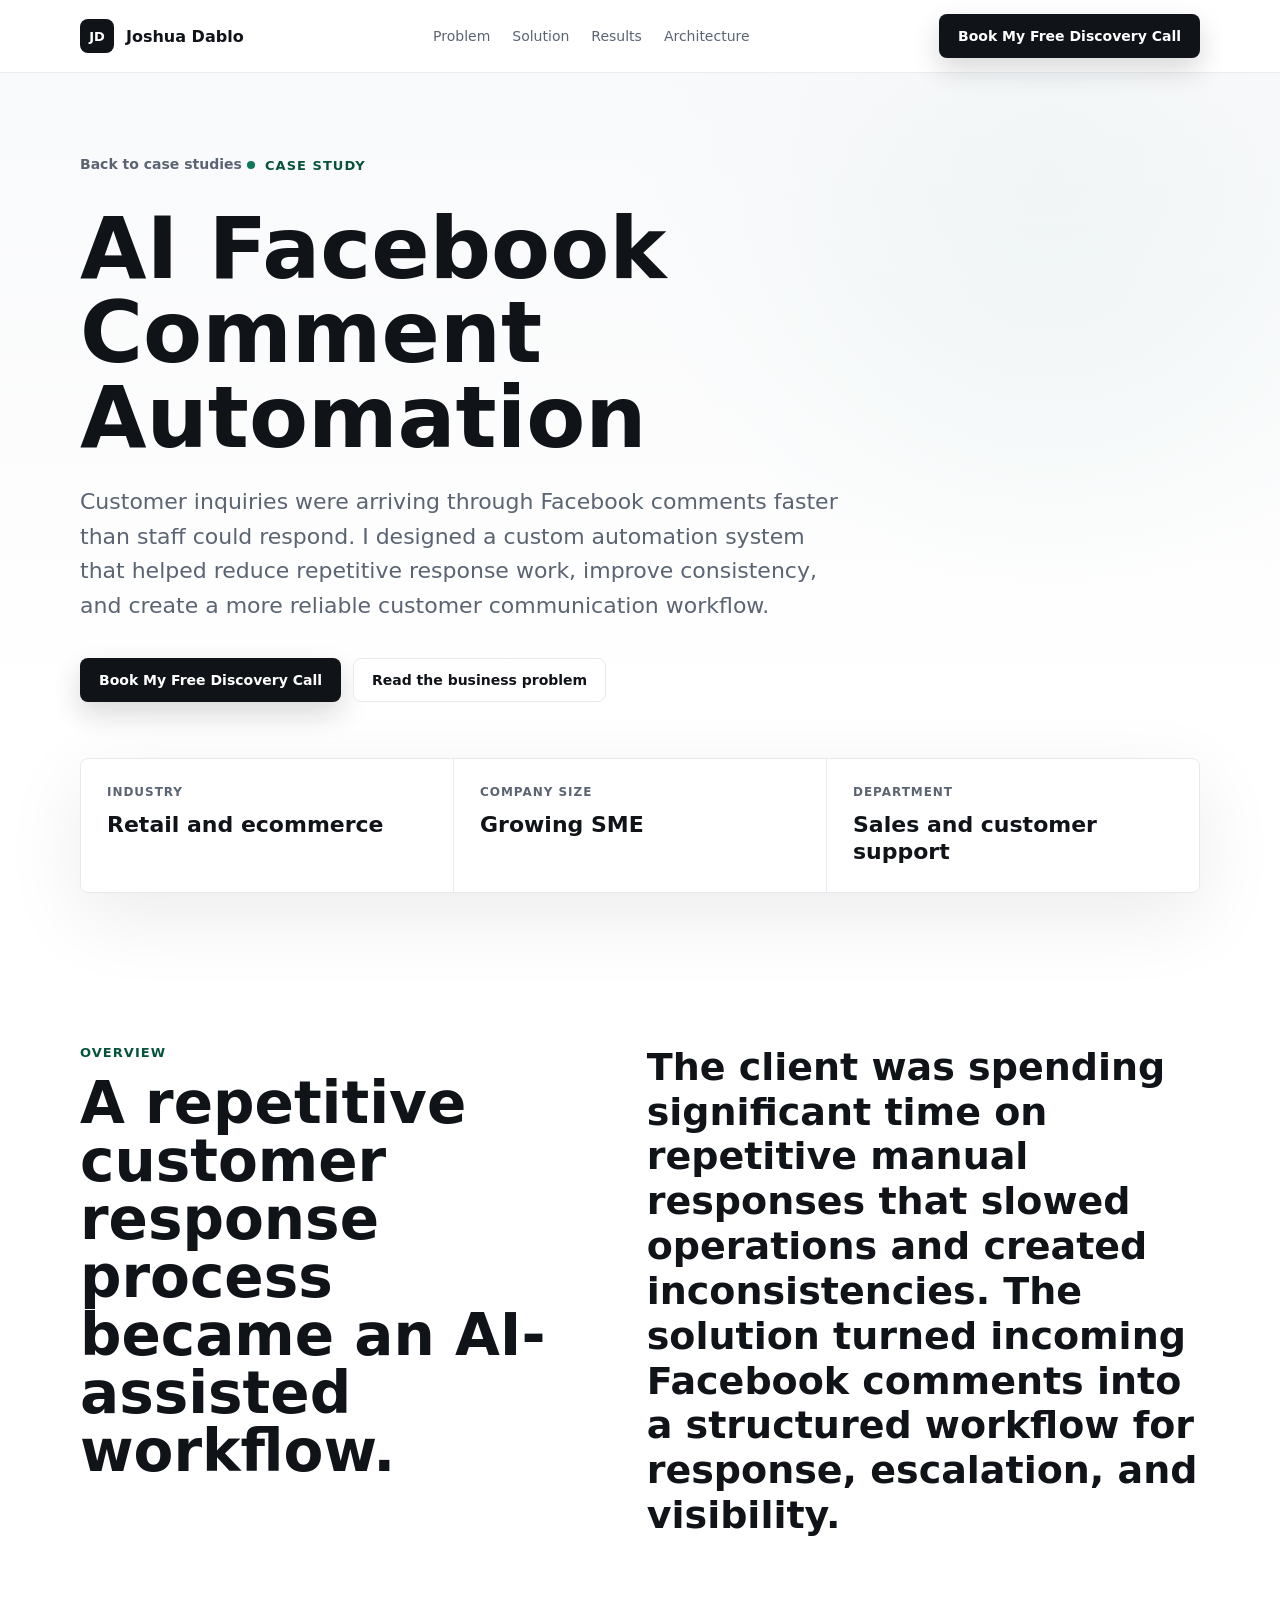
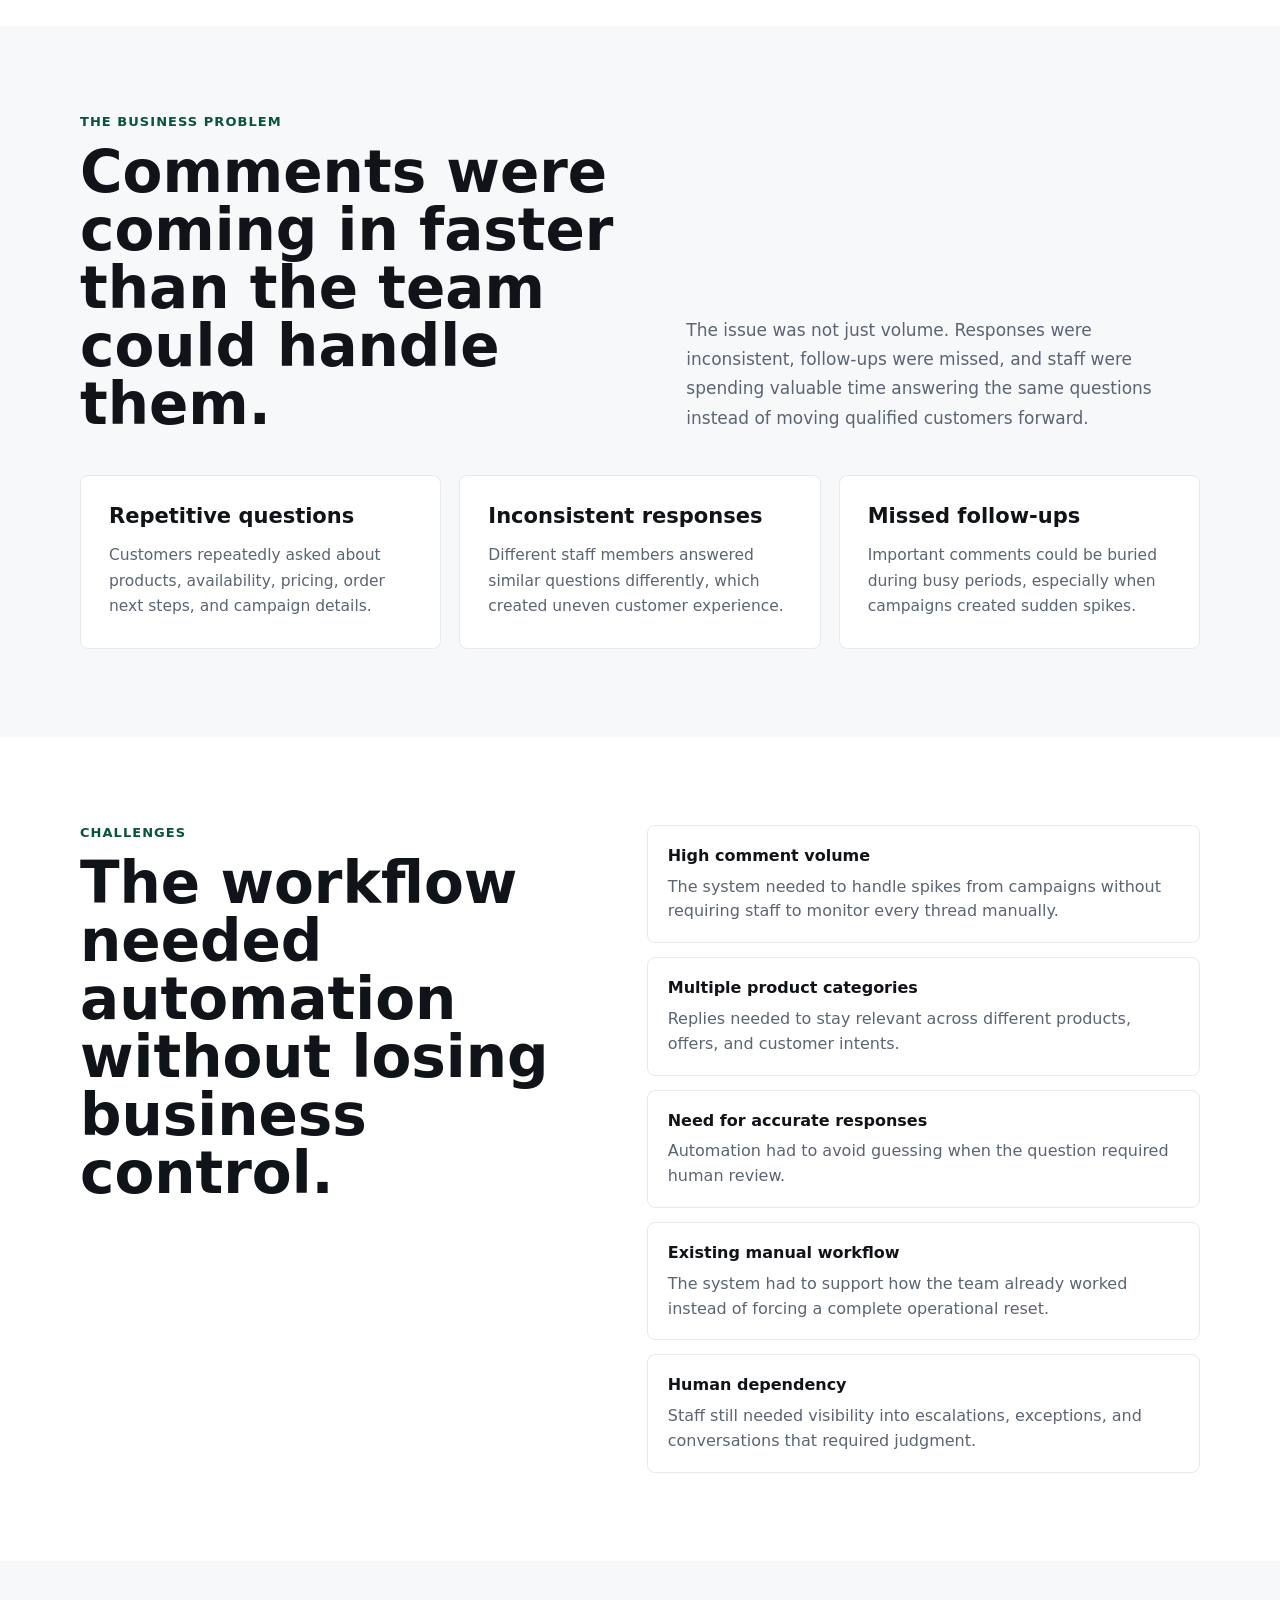
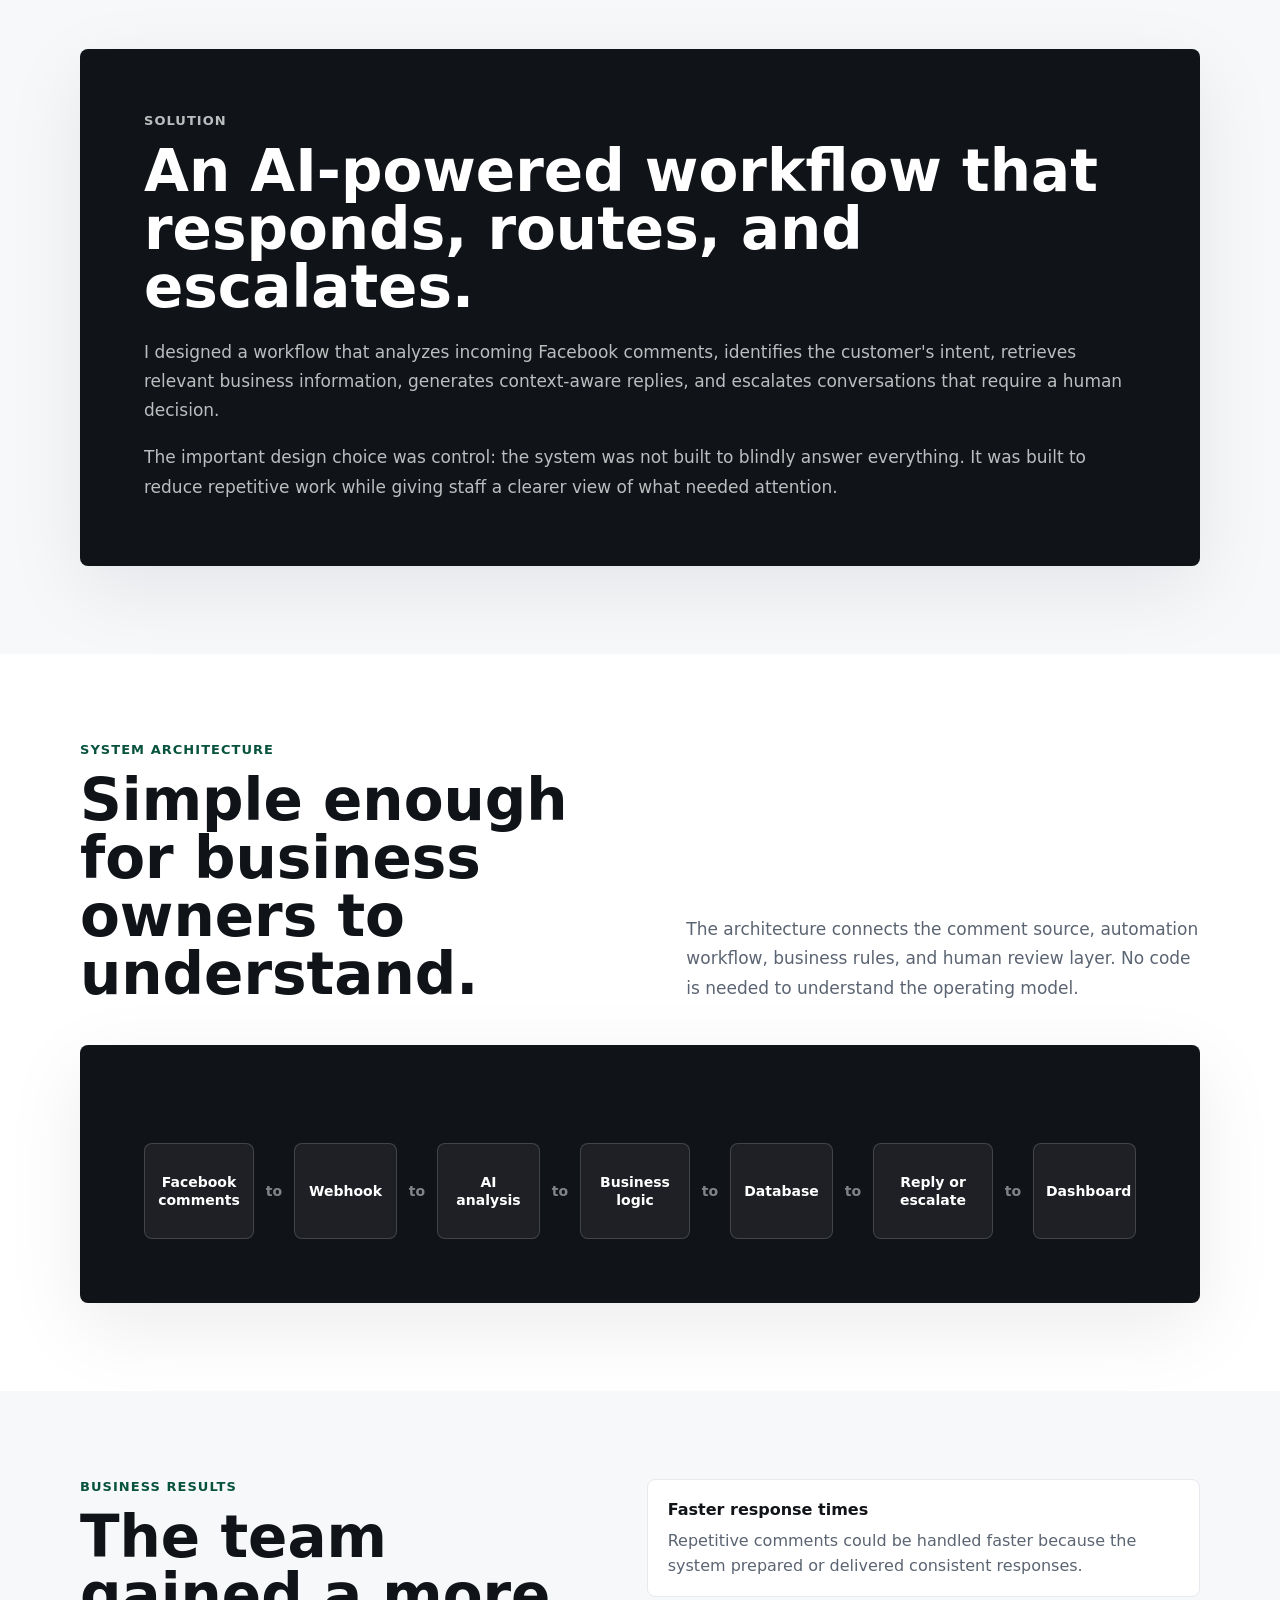
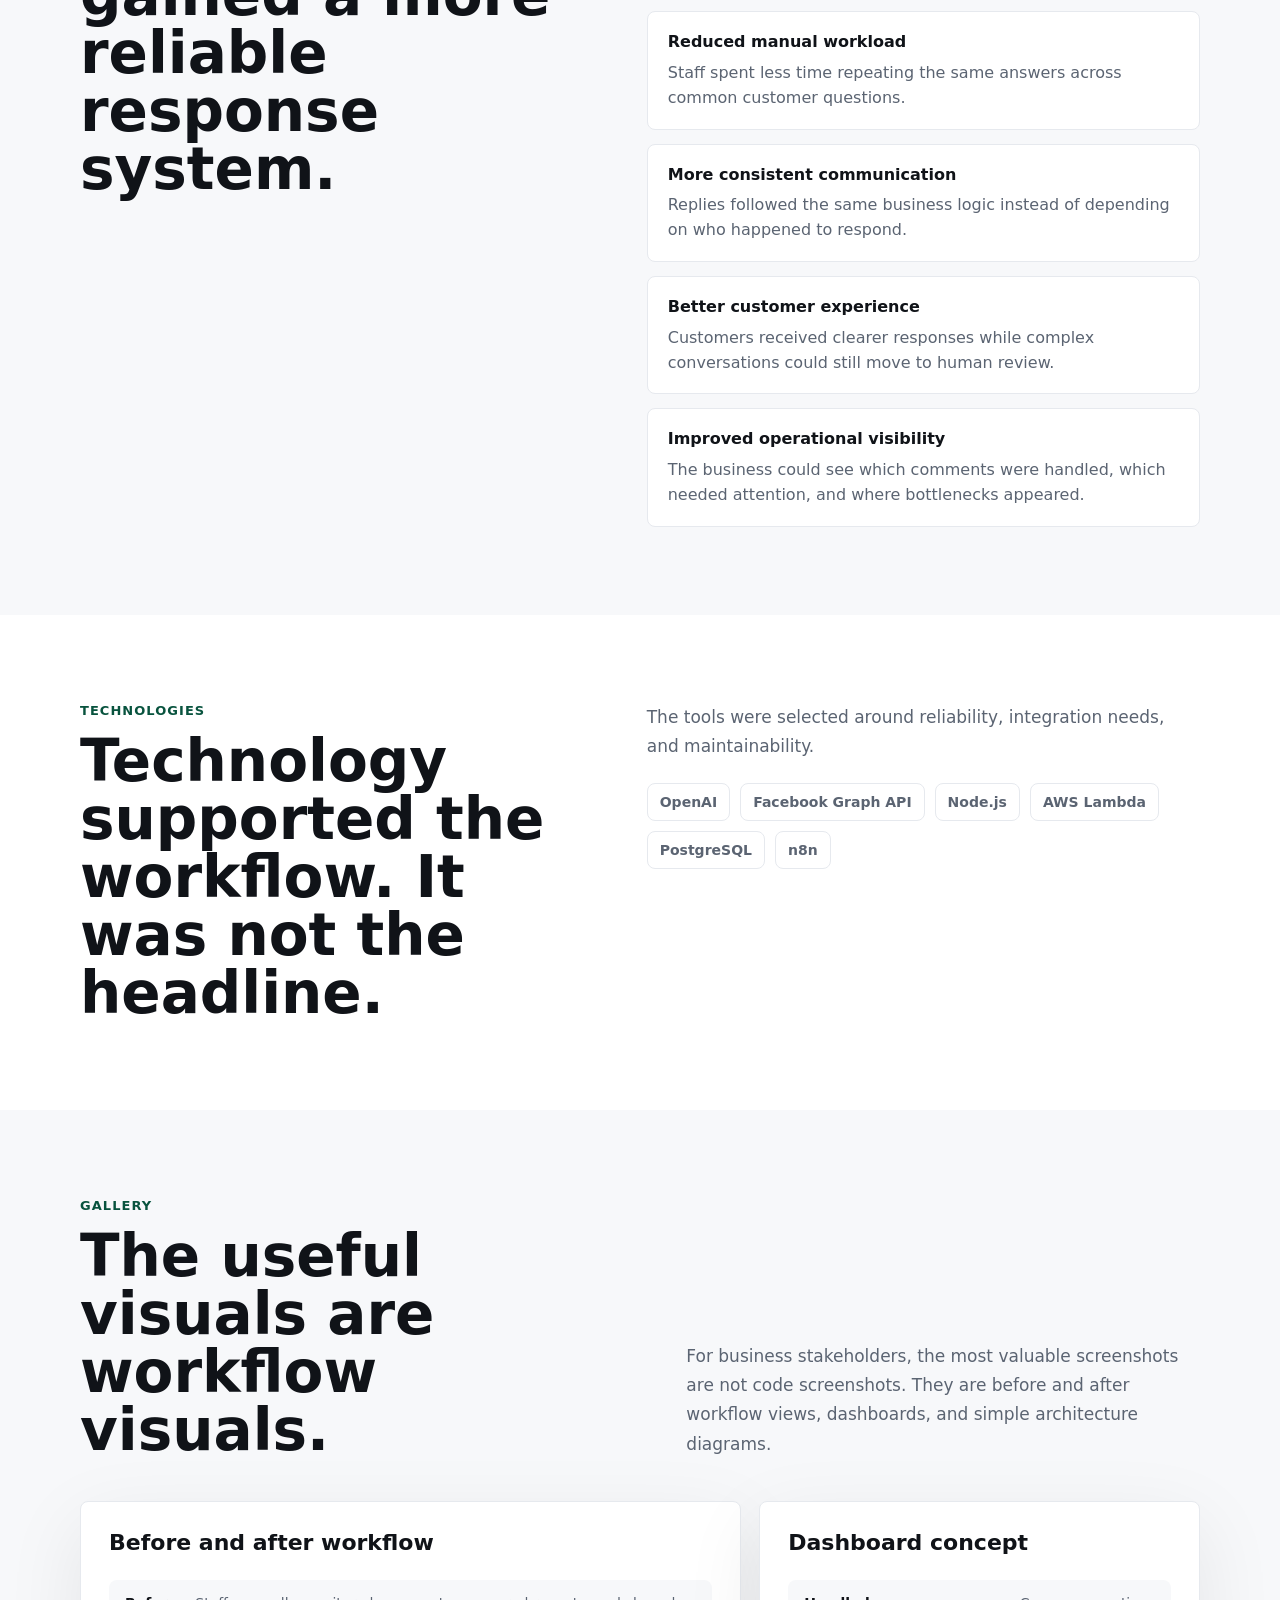
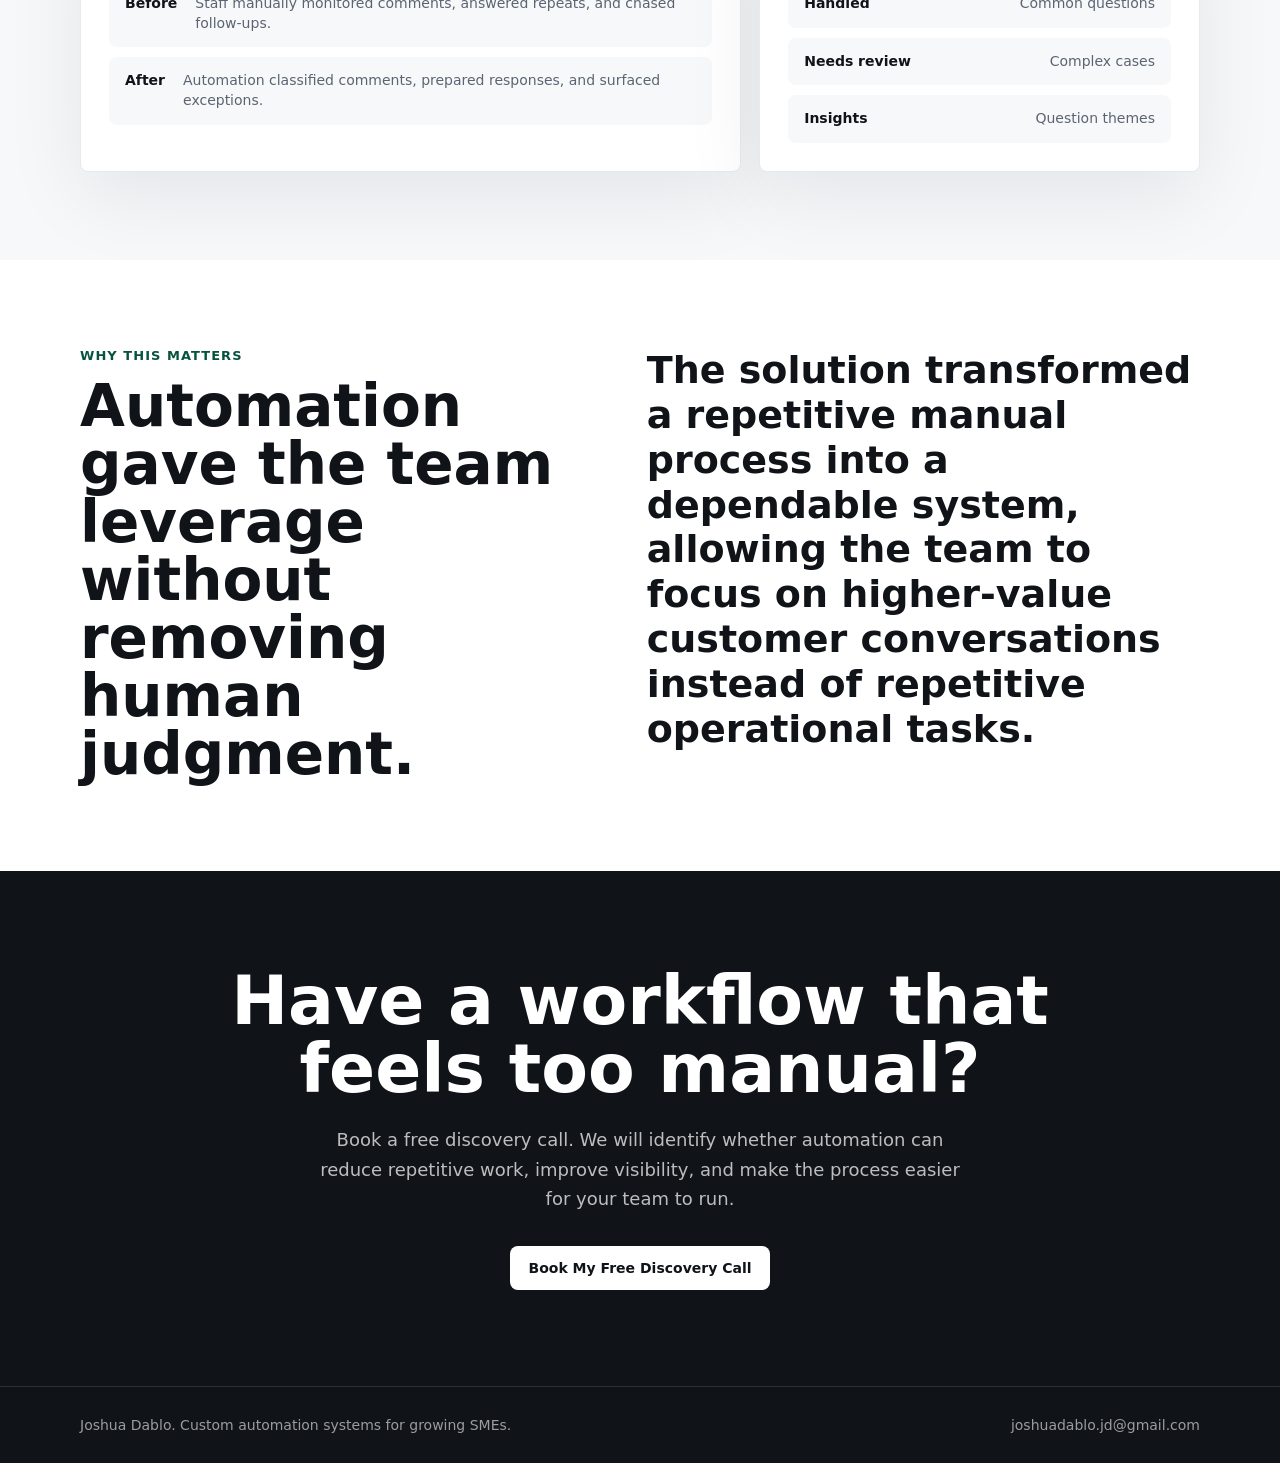
==== case-study-ai-facebook-comment-automation.html @ 472f8eae "feat: updated" ====
<!DOCTYPE html>
<html lang="en">

<head>
  <meta charset="utf-8">
  <meta name="viewport" content="width=device-width, initial-scale=1">
  <meta name="description"
    content="Case study: AI Facebook comment automation that reduced repetitive customer response work and improved operational visibility.">
  <meta property="og:locale" content="en_US">
  <meta property="og:type" content="article">
  <meta property="og:title" content="AI Facebook Comment Automation | Joshua Dablo Case Study">
  <meta property="og:description"
    content="How a repetitive manual customer response process was turned into a dependable AI-assisted workflow.">
  <meta property="og:url" content="https://johnjoshuadablo.github.io/case-study-ai-facebook-comment-automation.html">
  <meta property="og:site_name" content="Joshua Dablo">
  <meta property="og:image" content="https://johnjoshuadablo.github.io/images/professional.jpeg">
  <title>AI Facebook Comment Automation | Joshua Dablo Case Study</title>
  <link rel="shortcut icon" href="favicon.ico">
  <style>
    :root {
      --ink: #101318;
      --muted: #5b6472;
      --line: #e6e9ee;
      --panel: #f7f8fa;
      --panel-strong: #eef5f1;
      --accent: #0f7a5b;
      --accent-dark: #08533e;
      --white: #ffffff;
      --shadow: 0 24px 80px rgba(16, 19, 24, 0.08);
      --max: 1120px;
      --header-height: 72px;
    }

    * {
      box-sizing: border-box;
    }

    html {
      scroll-behavior: smooth;
      scroll-padding-top: calc(var(--header-height) + 18px);
    }

    body {
      margin: 0;
      color: var(--ink);
      background: var(--white);
      font-family: Inter, ui-sans-serif, system-ui, -apple-system, BlinkMacSystemFont, "Segoe UI", sans-serif;
      letter-spacing: 0;
    }

    a {
      color: inherit;
      text-decoration: none;
    }

    p,
    h1,
    h2,
    h3 {
      margin: 0;
    }

    .site-header {
      position: fixed;
      top: 0;
      right: 0;
      left: 0;
      z-index: 100;
      border-bottom: 1px solid rgba(230, 233, 238, 0.82);
      background: rgba(255, 255, 255, 0.92);
      -webkit-backdrop-filter: blur(18px);
      backdrop-filter: blur(18px);
    }

    .nav {
      width: min(var(--max), calc(100% - 40px));
      min-height: var(--header-height);
      margin: 0 auto;
      display: flex;
      align-items: center;
      justify-content: space-between;
      gap: 24px;
    }

    .brand {
      display: inline-flex;
      align-items: center;
      gap: 12px;
      font-weight: 700;
      white-space: nowrap;
    }

    .brand-mark {
      width: 34px;
      height: 34px;
      display: grid;
      place-items: center;
      border-radius: 8px;
      color: var(--white);
      background: var(--ink);
      font-size: 13px;
    }

    .nav-links {
      display: flex;
      align-items: center;
      gap: 22px;
      color: var(--muted);
      font-size: 14px;
    }

    .nav-links a:hover {
      color: var(--ink);
    }

    .button {
      display: inline-flex;
      align-items: center;
      justify-content: center;
      min-height: 44px;
      padding: 0 18px;
      border-radius: 8px;
      border: 1px solid transparent;
      font-weight: 700;
      font-size: 14px;
      line-height: 1;
      transition: transform 160ms ease, border-color 160ms ease, background 160ms ease;
    }

    .button:hover {
      transform: translateY(-1px);
    }

    .button-primary {
      color: var(--white);
      background: var(--ink);
      box-shadow: 0 12px 28px rgba(16, 19, 24, 0.16);
    }

    .button-secondary {
      color: var(--ink);
      background: var(--white);
      border-color: var(--line);
    }

    .hero {
      padding: calc(var(--header-height) + 82px) 0 64px;
      background:
        linear-gradient(180deg, rgba(247, 248, 250, 0.9), rgba(255, 255, 255, 0) 76%),
        radial-gradient(circle at 82% 18%, rgba(15, 122, 91, 0.11), transparent 32%),
        var(--white);
    }

    .hero-inner,
    .section-inner {
      width: min(var(--max), calc(100% - 40px));
      margin: 0 auto;
    }

    .breadcrumb {
      display: inline-flex;
      margin-bottom: 34px;
      color: var(--muted);
      font-size: 14px;
      font-weight: 700;
    }

    .breadcrumb:hover {
      color: var(--ink);
    }

    .eyebrow {
      display: inline-flex;
      align-items: center;
      gap: 10px;
      margin-bottom: 20px;
      color: var(--accent-dark);
      font-size: 13px;
      font-weight: 800;
      text-transform: uppercase;
      letter-spacing: 0.08em;
    }

    .eyebrow::before {
      content: "";
      width: 8px;
      height: 8px;
      border-radius: 50%;
      background: var(--accent);
    }

    h1 {
      max-width: 940px;
      font-size: clamp(44px, 7vw, 86px);
      line-height: 0.98;
      letter-spacing: 0;
    }

    .hero-copy {
      max-width: 760px;
      margin-top: 26px;
      color: var(--muted);
      font-size: clamp(18px, 2.2vw, 22px);
      line-height: 1.58;
    }

    .hero-actions {
      display: flex;
      flex-wrap: wrap;
      gap: 12px;
      margin-top: 34px;
    }

    .client-grid {
      display: grid;
      grid-template-columns: repeat(3, minmax(0, 1fr));
      gap: 1px;
      margin-top: 56px;
      overflow: hidden;
      border: 1px solid var(--line);
      border-radius: 8px;
      background: var(--line);
      box-shadow: var(--shadow);
    }

    .client-item {
      padding: 26px;
      background: var(--white);
    }

    .client-item span {
      display: block;
      color: var(--muted);
      font-size: 12px;
      font-weight: 800;
      text-transform: uppercase;
      letter-spacing: 0.08em;
    }

    .client-item strong {
      display: block;
      margin-top: 12px;
      font-size: 22px;
      line-height: 1.25;
    }

    .section {
      padding: 88px 0;
    }

    .section-muted {
      background: var(--panel);
    }

    .section-heading {
      display: grid;
      grid-template-columns: minmax(0, 0.75fr) minmax(320px, 0.7fr);
      gap: 56px;
      align-items: end;
      margin-bottom: 42px;
    }

    .section-kicker {
      margin-bottom: 14px;
      color: var(--accent-dark);
      font-size: 13px;
      font-weight: 800;
      text-transform: uppercase;
      letter-spacing: 0.08em;
    }

    h2 {
      font-size: clamp(34px, 5vw, 58px);
      line-height: 1;
      letter-spacing: 0;
    }

    .section-lede,
    .body-copy {
      color: var(--muted);
      font-size: 17px;
      line-height: 1.72;
    }

    .two-column {
      display: grid;
      grid-template-columns: minmax(0, 0.72fr) minmax(320px, 0.78fr);
      gap: 56px;
      align-items: start;
    }

    .large-copy {
      font-size: clamp(24px, 3vw, 38px);
      line-height: 1.18;
      font-weight: 780;
      letter-spacing: 0;
    }

    .card-grid {
      display: grid;
      grid-template-columns: repeat(3, minmax(0, 1fr));
      gap: 18px;
    }

    .card {
      min-height: 100%;
      padding: 28px;
      border: 1px solid var(--line);
      border-radius: 8px;
      background: var(--white);
    }

    .card h3 {
      font-size: 21px;
      line-height: 1.2;
      letter-spacing: 0;
    }

    .card p {
      margin-top: 14px;
      color: var(--muted);
      font-size: 15.5px;
      line-height: 1.65;
    }

    .challenge-list,
    .result-list {
      display: grid;
      gap: 14px;
      margin: 0;
      padding: 0;
      list-style: none;
    }

    .challenge-list li,
    .result-list li {
      padding: 18px 20px;
      border: 1px solid var(--line);
      border-radius: 8px;
      background: var(--white);
      color: var(--muted);
      font-size: 16px;
      line-height: 1.55;
    }

    .challenge-list strong,
    .result-list strong {
      display: block;
      margin-bottom: 6px;
      color: var(--ink);
      font-size: 16px;
    }

    .solution-panel {
      padding: clamp(34px, 6vw, 64px);
      border-radius: 8px;
      color: var(--white);
      background: var(--ink);
      box-shadow: var(--shadow);
    }

    .solution-panel .section-kicker,
    .solution-panel p {
      color: rgba(255, 255, 255, 0.72);
    }

    .solution-panel h2 {
      color: var(--white);
    }

    .architecture {
      display: grid;
      grid-template-columns: minmax(110px, 1fr) 20px minmax(90px, 1fr) 20px minmax(100px, 1fr) 20px minmax(110px, 1fr) 20px minmax(90px, 1fr) 20px minmax(120px, 1fr) 20px minmax(90px, 1fr);
      gap: 10px;
      margin-top: 34px;
      align-items: stretch;
    }

    .arch-node {
      min-height: 96px;
      display: grid;
      place-items: center;
      padding: 16px 12px;
      border: 1px solid rgba(255, 255, 255, 0.16);
      border-radius: 8px;
      background: rgba(255, 255, 255, 0.06);
      text-align: center;
      color: var(--white);
      font-size: 14px;
      font-weight: 800;
      line-height: 1.3;
    }

    .arch-arrow {
      display: grid;
      place-items: center;
      color: rgba(255, 255, 255, 0.48);
      font-size: 14px;
      font-weight: 900;
    }

    .tech-list {
      display: flex;
      flex-wrap: wrap;
      gap: 10px;
    }

    .tech-list span {
      padding: 10px 12px;
      border: 1px solid var(--line);
      border-radius: 8px;
      background: var(--white);
      color: var(--muted);
      font-size: 14px;
      font-weight: 700;
    }

    .gallery-grid {
      display: grid;
      grid-template-columns: 1.2fr 0.8fr;
      gap: 18px;
    }

    .gallery-card {
      min-height: 260px;
      padding: 28px;
      border: 1px solid var(--line);
      border-radius: 8px;
      background: var(--white);
      box-shadow: var(--shadow);
    }

    .gallery-card h3 {
      font-size: 22px;
      line-height: 1.2;
    }

    .workflow-preview {
      display: grid;
      gap: 10px;
      margin-top: 24px;
    }

    .workflow-row {
      display: flex;
      justify-content: space-between;
      gap: 18px;
      padding: 14px 16px;
      border-radius: 8px;
      background: var(--panel);
      color: var(--muted);
      font-size: 14px;
      line-height: 1.4;
    }

    .workflow-row strong {
      color: var(--ink);
    }

    .cta {
      padding: 96px 0;
      color: var(--white);
      background: var(--ink);
    }

    .cta-inner {
      width: min(900px, calc(100% - 40px));
      margin: 0 auto;
      text-align: center;
    }

    .cta h2 {
      font-size: clamp(38px, 6vw, 68px);
      line-height: 1;
    }

    .cta p {
      max-width: 660px;
      margin: 22px auto 0;
      color: rgba(255, 255, 255, 0.72);
      font-size: 18px;
      line-height: 1.65;
    }

    .cta .button-primary {
      margin-top: 32px;
      color: var(--ink);
      background: var(--white);
      box-shadow: none;
    }

    .site-footer {
      padding: 30px 0;
      border-top: 1px solid rgba(255, 255, 255, 0.12);
      color: rgba(255, 255, 255, 0.58);
      background: var(--ink);
      font-size: 14px;
    }

    .footer-inner {
      width: min(var(--max), calc(100% - 40px));
      margin: 0 auto;
      display: flex;
      justify-content: space-between;
      gap: 20px;
      flex-wrap: wrap;
    }

    @media (max-width: 940px) {
      :root {
        --header-height: 76px;
      }

      .nav {
        min-height: auto;
        padding: 16px 0;
      }

      .nav-links {
        display: none;
      }

      .hero {
        padding-top: calc(var(--header-height) + 64px);
      }

      .client-grid,
      .section-heading,
      .two-column,
      .card-grid,
      .gallery-grid {
        grid-template-columns: 1fr;
      }

      .architecture {
        grid-template-columns: 1fr;
      }

      .arch-arrow {
        display: grid;
        min-height: 18px;
      }

      .arch-node {
        min-height: 72px;
      }
    }

    @media (max-width: 560px) {
      .nav,
      .hero-inner,
      .section-inner,
      .footer-inner,
      .cta-inner {
        width: min(100% - 28px, var(--max));
      }

      h1 {
        font-size: 44px;
      }

      .button {
        width: 100%;
      }

      .hero-actions {
        flex-direction: column;
      }

      .client-item,
      .card,
      .gallery-card {
        padding: 22px;
      }
    }
  </style>
</head>

<body>
  <header class="site-header">
    <nav class="nav" aria-label="Main navigation">
      <a class="brand" href="index.html" aria-label="Joshua Dablo home">
        <span class="brand-mark">JD</span>
        <span>Joshua Dablo</span>
      </a>
      <div class="nav-links">
        <a href="#problem">Problem</a>
        <a href="#solution">Solution</a>
        <a href="#results">Results</a>
        <a href="#architecture">Architecture</a>
      </div>
      <a class="button button-primary" href="https://cal.com/joshua-dablo-vmto3x/free-automation-discovery-call"
        data-cal-link="joshua-dablo-vmto3x/free-automation-discovery-call"
        data-cal-namespace="free-automation-discovery-call" data-cal-config='{"layout":"month_view"}' target="_blank"
        rel="noopener">
        Book My Free Discovery Call
      </a>
    </nav>
  </header>

  <main>
    <section class="hero" aria-labelledby="case-title">
      <div class="hero-inner">
        <a class="breadcrumb" href="index.html#other-case-studies">Back to case studies</a>
        <p class="eyebrow">Case study</p>
        <h1 id="case-title">AI Facebook Comment Automation</h1>
        <p class="hero-copy">
          Customer inquiries were arriving through Facebook comments faster than staff could respond. I designed a
          custom automation system that helped reduce repetitive response work, improve consistency, and create a more
          reliable customer communication workflow.
        </p>
        <div class="hero-actions">
          <a class="button button-primary" href="https://cal.com/joshua-dablo-vmto3x/free-automation-discovery-call"
            data-cal-link="joshua-dablo-vmto3x/free-automation-discovery-call"
            data-cal-namespace="free-automation-discovery-call" data-cal-config='{"layout":"month_view"}'
            target="_blank" rel="noopener">
            Book My Free Discovery Call
          </a>
          <a class="button button-secondary" href="#problem">Read the business problem</a>
        </div>

        <div class="client-grid" aria-label="Client details">
          <div class="client-item">
            <span>Industry</span>
            <strong>Retail and ecommerce</strong>
          </div>
          <div class="client-item">
            <span>Company size</span>
            <strong>Growing SME</strong>
          </div>
          <div class="client-item">
            <span>Department</span>
            <strong>Sales and customer support</strong>
          </div>
        </div>
      </div>
    </section>

    <section class="section" id="overview" aria-labelledby="overview-title">
      <div class="section-inner two-column">
        <div>
          <p class="section-kicker">Overview</p>
          <h2 id="overview-title">A repetitive customer response process became an AI-assisted workflow.</h2>
        </div>
        <p class="large-copy">
          The client was spending significant time on repetitive manual responses that slowed operations and created
          inconsistencies. The solution turned incoming Facebook comments into a structured workflow for response,
          escalation, and visibility.
        </p>
      </div>
    </section>

    <section class="section section-muted" id="problem" aria-labelledby="problem-title">
      <div class="section-inner">
        <div class="section-heading">
          <div>
            <p class="section-kicker">The business problem</p>
            <h2 id="problem-title">Comments were coming in faster than the team could handle them.</h2>
          </div>
          <p class="section-lede">
            The issue was not just volume. Responses were inconsistent, follow-ups were missed, and staff were spending
            valuable time answering the same questions instead of moving qualified customers forward.
          </p>
        </div>
        <div class="card-grid">
          <article class="card">
            <h3>Repetitive questions</h3>
            <p>Customers repeatedly asked about products, availability, pricing, order next steps, and campaign details.</p>
          </article>
          <article class="card">
            <h3>Inconsistent responses</h3>
            <p>Different staff members answered similar questions differently, which created uneven customer experience.</p>
          </article>
          <article class="card">
            <h3>Missed follow-ups</h3>
            <p>Important comments could be buried during busy periods, especially when campaigns created sudden spikes.</p>
          </article>
        </div>
      </div>
    </section>

    <section class="section" id="challenges" aria-labelledby="challenges-title">
      <div class="section-inner two-column">
        <div>
          <p class="section-kicker">Challenges</p>
          <h2 id="challenges-title">The workflow needed automation without losing business control.</h2>
        </div>
        <ul class="challenge-list">
          <li>
            <strong>High comment volume</strong>
            The system needed to handle spikes from campaigns without requiring staff to monitor every thread manually.
          </li>
          <li>
            <strong>Multiple product categories</strong>
            Replies needed to stay relevant across different products, offers, and customer intents.
          </li>
          <li>
            <strong>Need for accurate responses</strong>
            Automation had to avoid guessing when the question required human review.
          </li>
          <li>
            <strong>Existing manual workflow</strong>
            The system had to support how the team already worked instead of forcing a complete operational reset.
          </li>
          <li>
            <strong>Human dependency</strong>
            Staff still needed visibility into escalations, exceptions, and conversations that required judgment.
          </li>
        </ul>
      </div>
    </section>

    <section class="section section-muted" id="solution" aria-labelledby="solution-title">
      <div class="section-inner">
        <div class="solution-panel">
          <p class="section-kicker">Solution</p>
          <h2 id="solution-title">An AI-powered workflow that responds, routes, and escalates.</h2>
          <p class="body-copy" style="margin-top: 22px;">
            I designed a workflow that analyzes incoming Facebook comments, identifies the customer's intent, retrieves
            relevant business information, generates context-aware replies, and escalates conversations that require a
            human decision.
          </p>
          <p class="body-copy" style="margin-top: 18px;">
            The important design choice was control: the system was not built to blindly answer everything. It was built
            to reduce repetitive work while giving staff a clearer view of what needed attention.
          </p>
        </div>
      </div>
    </section>

    <section class="section" id="architecture" aria-labelledby="architecture-title">
      <div class="section-inner">
        <div class="section-heading">
          <div>
            <p class="section-kicker">System architecture</p>
            <h2 id="architecture-title">Simple enough for business owners to understand.</h2>
          </div>
          <p class="section-lede">
            The architecture connects the comment source, automation workflow, business rules, and human review layer.
            No code is needed to understand the operating model.
          </p>
        </div>
        <div class="solution-panel">
          <div class="architecture" aria-label="Facebook comment automation architecture">
            <div class="arch-node">Facebook comments</div>
            <div class="arch-arrow">to</div>
            <div class="arch-node">Webhook</div>
            <div class="arch-arrow">to</div>
            <div class="arch-node">AI analysis</div>
            <div class="arch-arrow">to</div>
            <div class="arch-node">Business logic</div>
            <div class="arch-arrow">to</div>
            <div class="arch-node">Database</div>
            <div class="arch-arrow">to</div>
            <div class="arch-node">Reply or escalate</div>
            <div class="arch-arrow">to</div>
            <div class="arch-node">Dashboard</div>
          </div>
        </div>
      </div>
    </section>

    <section class="section section-muted" id="results" aria-labelledby="results-title">
      <div class="section-inner two-column">
        <div>
          <p class="section-kicker">Business results</p>
          <h2 id="results-title">The team gained a more reliable response system.</h2>
        </div>
        <ul class="result-list">
          <li>
            <strong>Faster response times</strong>
            Repetitive comments could be handled faster because the system prepared or delivered consistent responses.
          </li>
          <li>
            <strong>Reduced manual workload</strong>
            Staff spent less time repeating the same answers across common customer questions.
          </li>
          <li>
            <strong>More consistent communication</strong>
            Replies followed the same business logic instead of depending on who happened to respond.
          </li>
          <li>
            <strong>Better customer experience</strong>
            Customers received clearer responses while complex conversations could still move to human review.
          </li>
          <li>
            <strong>Improved operational visibility</strong>
            The business could see which comments were handled, which needed attention, and where bottlenecks appeared.
          </li>
        </ul>
      </div>
    </section>

    <section class="section" id="technologies" aria-labelledby="technologies-title">
      <div class="section-inner two-column">
        <div>
          <p class="section-kicker">Technologies</p>
          <h2 id="technologies-title">Technology supported the workflow. It was not the headline.</h2>
        </div>
        <div>
          <p class="body-copy" style="margin-bottom: 22px;">
            The tools were selected around reliability, integration needs, and maintainability.
          </p>
          <div class="tech-list" aria-label="Technology list">
            <span>OpenAI</span>
            <span>Facebook Graph API</span>
            <span>Node.js</span>
            <span>AWS Lambda</span>
            <span>PostgreSQL</span>
            <span>n8n</span>
          </div>
        </div>
      </div>
    </section>

    <section class="section section-muted" id="gallery" aria-labelledby="gallery-title">
      <div class="section-inner">
        <div class="section-heading">
          <div>
            <p class="section-kicker">Gallery</p>
            <h2 id="gallery-title">The useful visuals are workflow visuals.</h2>
          </div>
          <p class="section-lede">
            For business stakeholders, the most valuable screenshots are not code screenshots. They are before and after
            workflow views, dashboards, and simple architecture diagrams.
          </p>
        </div>
        <div class="gallery-grid">
          <article class="gallery-card">
            <h3>Before and after workflow</h3>
            <div class="workflow-preview">
              <div class="workflow-row">
                <strong>Before</strong>
                <span>Staff manually monitored comments, answered repeats, and chased follow-ups.</span>
              </div>
              <div class="workflow-row">
                <strong>After</strong>
                <span>Automation classified comments, prepared responses, and surfaced exceptions.</span>
              </div>
            </div>
          </article>
          <article class="gallery-card">
            <h3>Dashboard concept</h3>
            <div class="workflow-preview">
              <div class="workflow-row">
                <strong>Handled</strong>
                <span>Common questions</span>
              </div>
              <div class="workflow-row">
                <strong>Needs review</strong>
                <span>Complex cases</span>
              </div>
              <div class="workflow-row">
                <strong>Insights</strong>
                <span>Question themes</span>
              </div>
            </div>
          </article>
        </div>
      </div>
    </section>

    <section class="section" id="why-it-matters" aria-labelledby="why-it-matters-title">
      <div class="section-inner two-column">
        <div>
          <p class="section-kicker">Why this matters</p>
          <h2 id="why-it-matters-title">Automation gave the team leverage without removing human judgment.</h2>
        </div>
        <p class="large-copy">
          The solution transformed a repetitive manual process into a dependable system, allowing the team to focus on
          higher-value customer conversations instead of repetitive operational tasks.
        </p>
      </div>
    </section>

    <section class="cta" id="contact" aria-labelledby="contact-title">
      <div class="cta-inner">
        <h2 id="contact-title">Have a workflow that feels too manual?</h2>
        <p>
          Book a free discovery call. We will identify whether automation can reduce repetitive work, improve
          visibility, and make the process easier for your team to run.
        </p>
        <a class="button button-primary" href="https://cal.com/joshua-dablo-vmto3x/free-automation-discovery-call"
          data-cal-link="joshua-dablo-vmto3x/free-automation-discovery-call"
          data-cal-namespace="free-automation-discovery-call" data-cal-config='{"layout":"month_view"}' target="_blank"
          rel="noopener">
          Book My Free Discovery Call
        </a>
      </div>
    </section>
  </main>

  <footer class="site-footer">
    <div class="footer-inner">
      <span>Joshua Dablo. Custom automation systems for growing SMEs.</span>
      <a href="mailto:joshuadablo.jd@gmail.com">joshuadablo.jd@gmail.com</a>
    </div>
  </footer>

  <script>
    (function (C, A, L) {
      var p = function (a, ar) {
        a.q.push(ar);
      };
      var d = C.document;
      C.Cal = C.Cal || function () {
        var cal = C.Cal;
        var ar = arguments;
        if (!cal.loaded) {
          cal.ns = {};
          cal.q = cal.q || [];
          d.head.appendChild(d.createElement("script")).src = A;
          cal.loaded = true;
        }
        if (ar[0] === L) {
          var api = function () {
            p(api, arguments);
          };
          var namespace = ar[1];
          api.q = api.q || [];
          if (typeof namespace === "string") {
            cal.ns[namespace] = cal.ns[namespace] || api;
            p(cal.ns[namespace], ar);
            p(cal, ["initNamespace", namespace]);
          } else {
            p(cal, ar);
          }
          return;
        }
        p(cal, ar);
      };
    })(window, "https://app.cal.com/embed/embed.js", "init");

    Cal("init", "free-automation-discovery-call", {
      origin: "https://app.cal.com"
    });

    Cal.ns["free-automation-discovery-call"]("ui", {
      hideEventTypeDetails: false,
      layout: "month_view"
    });
  </script>
</body>

</html>
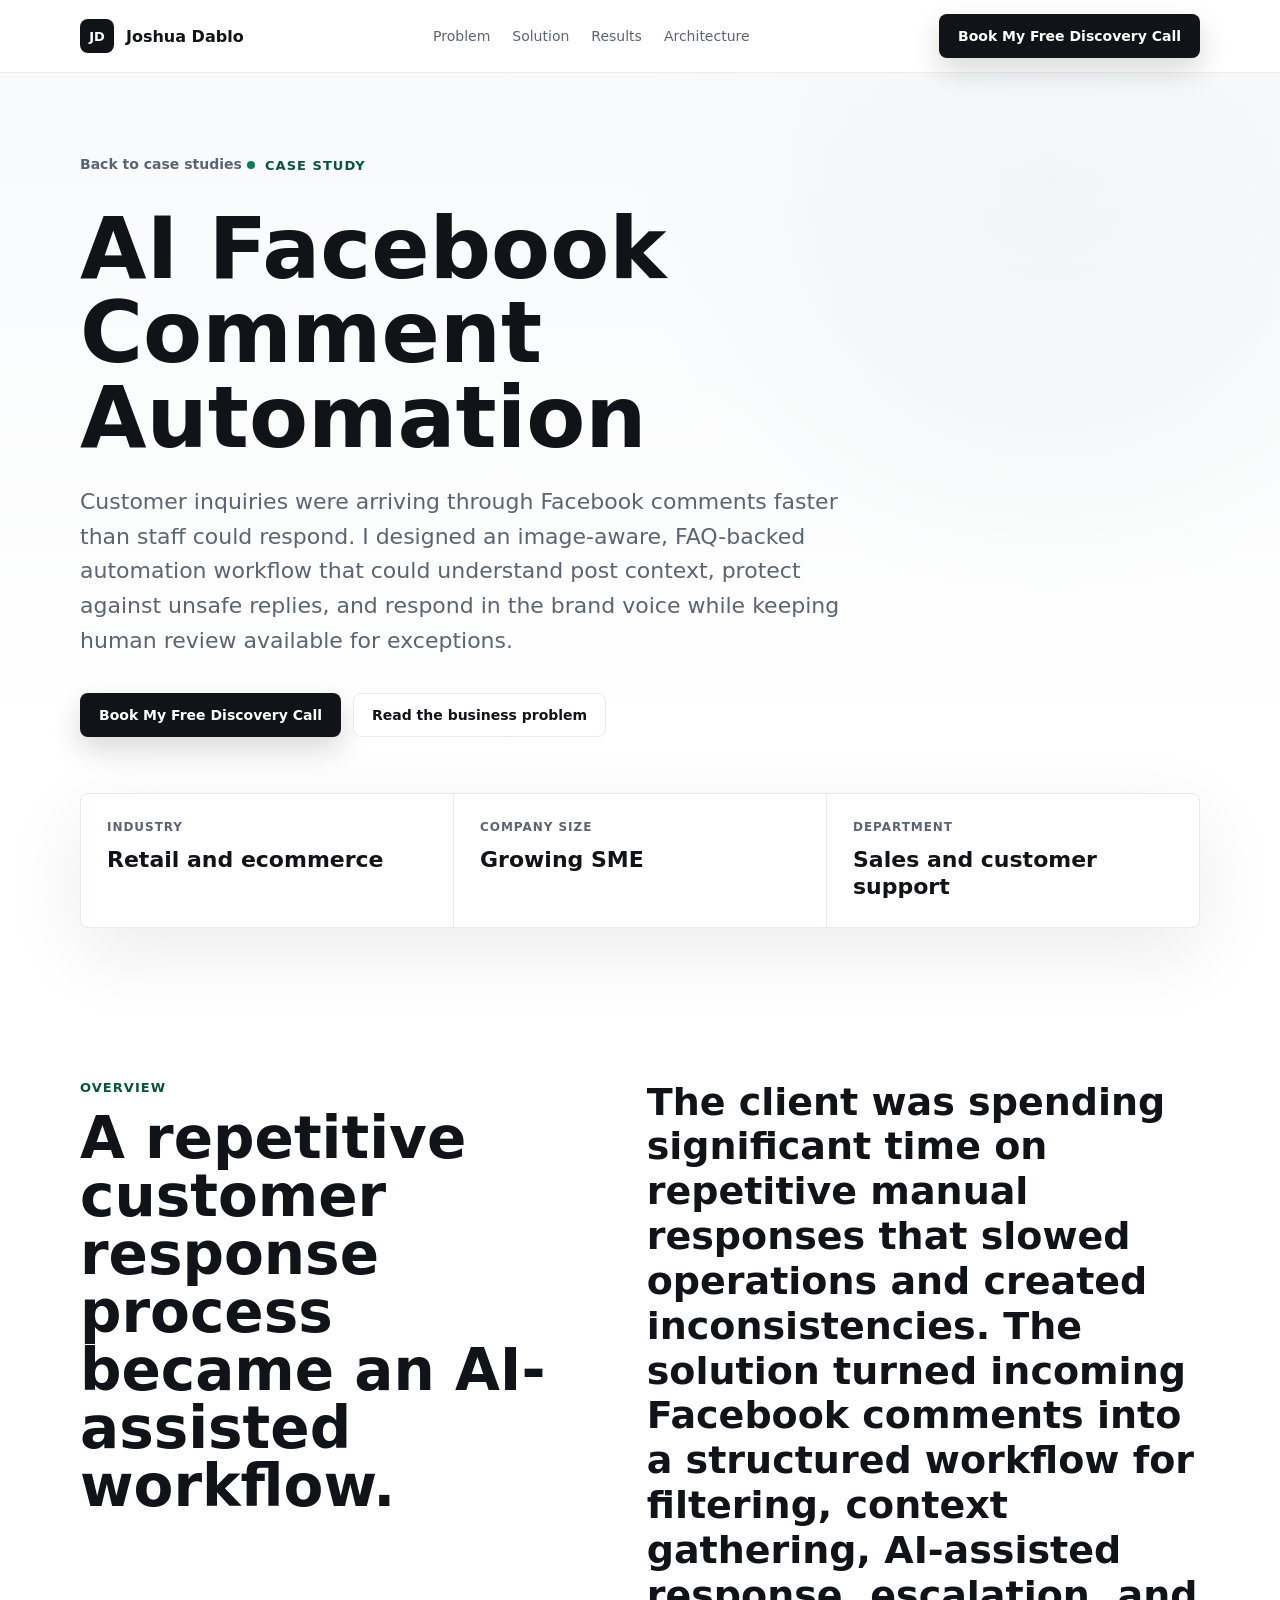
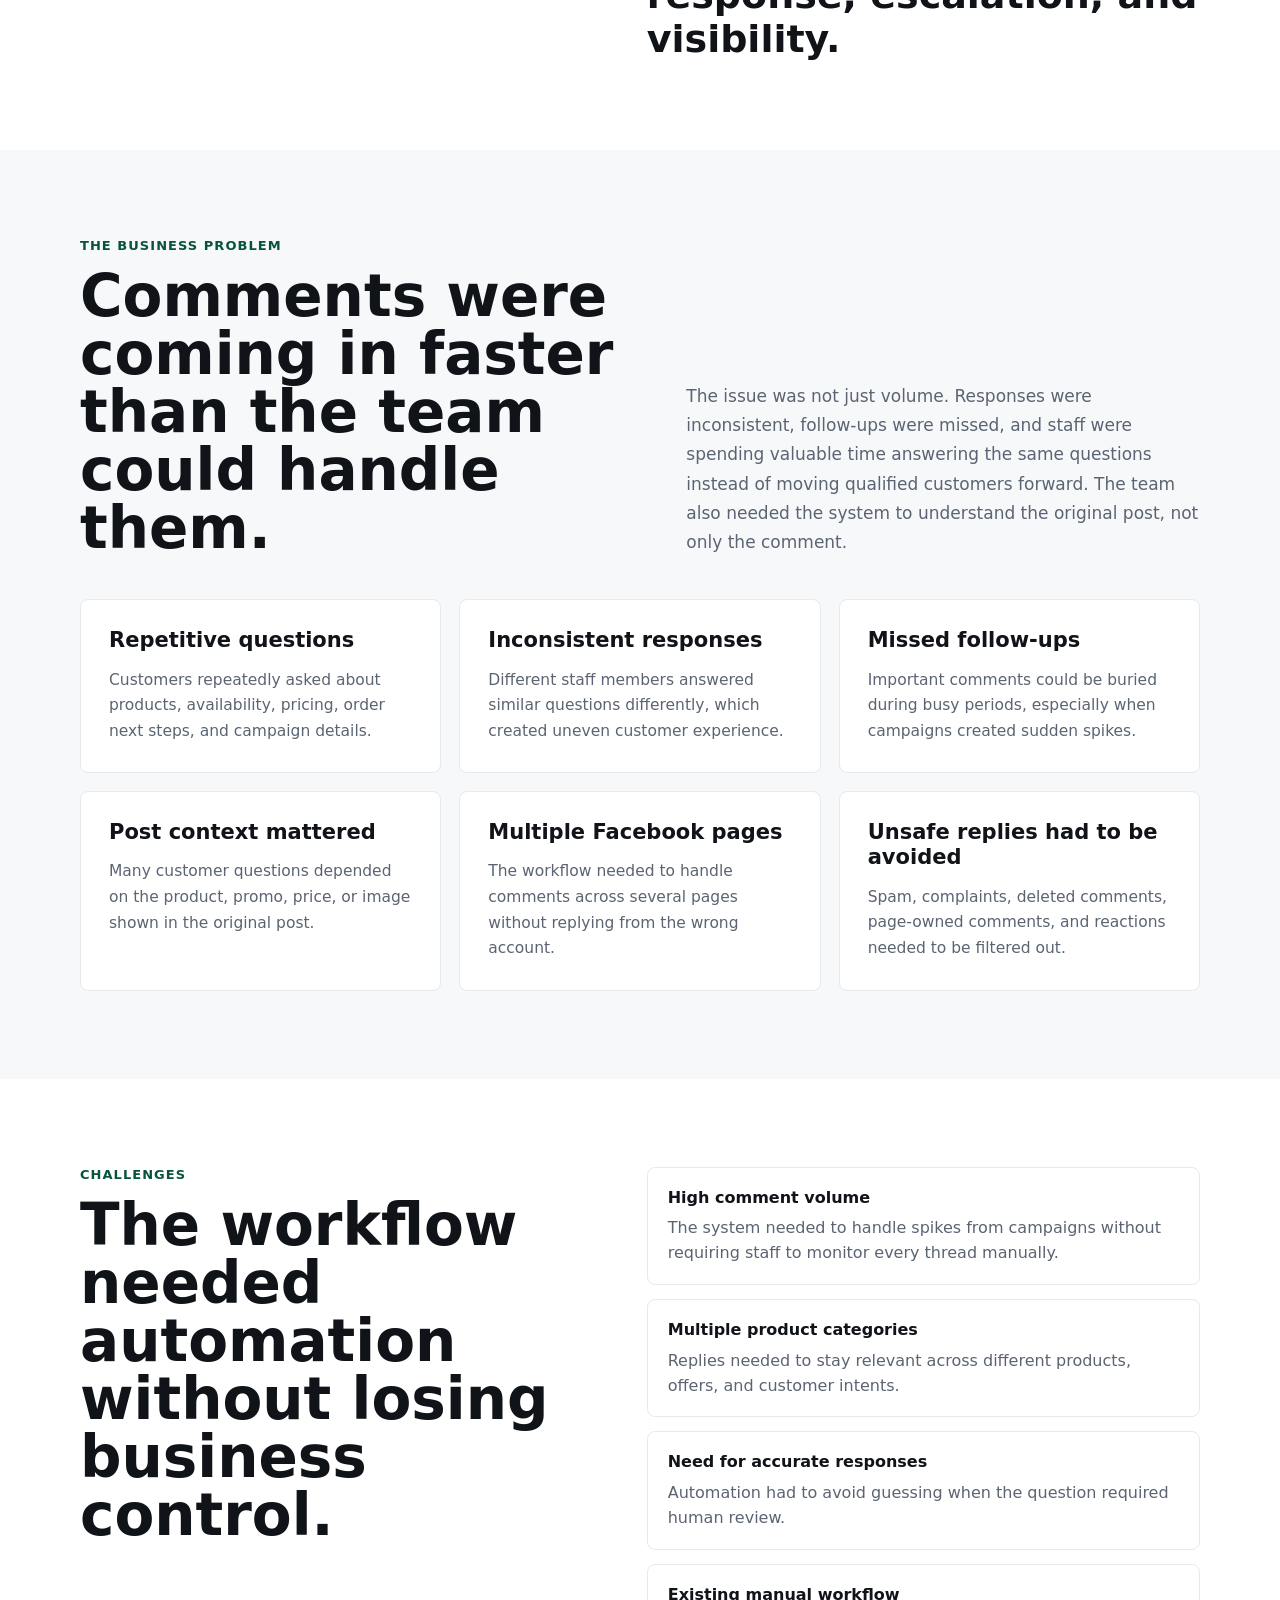
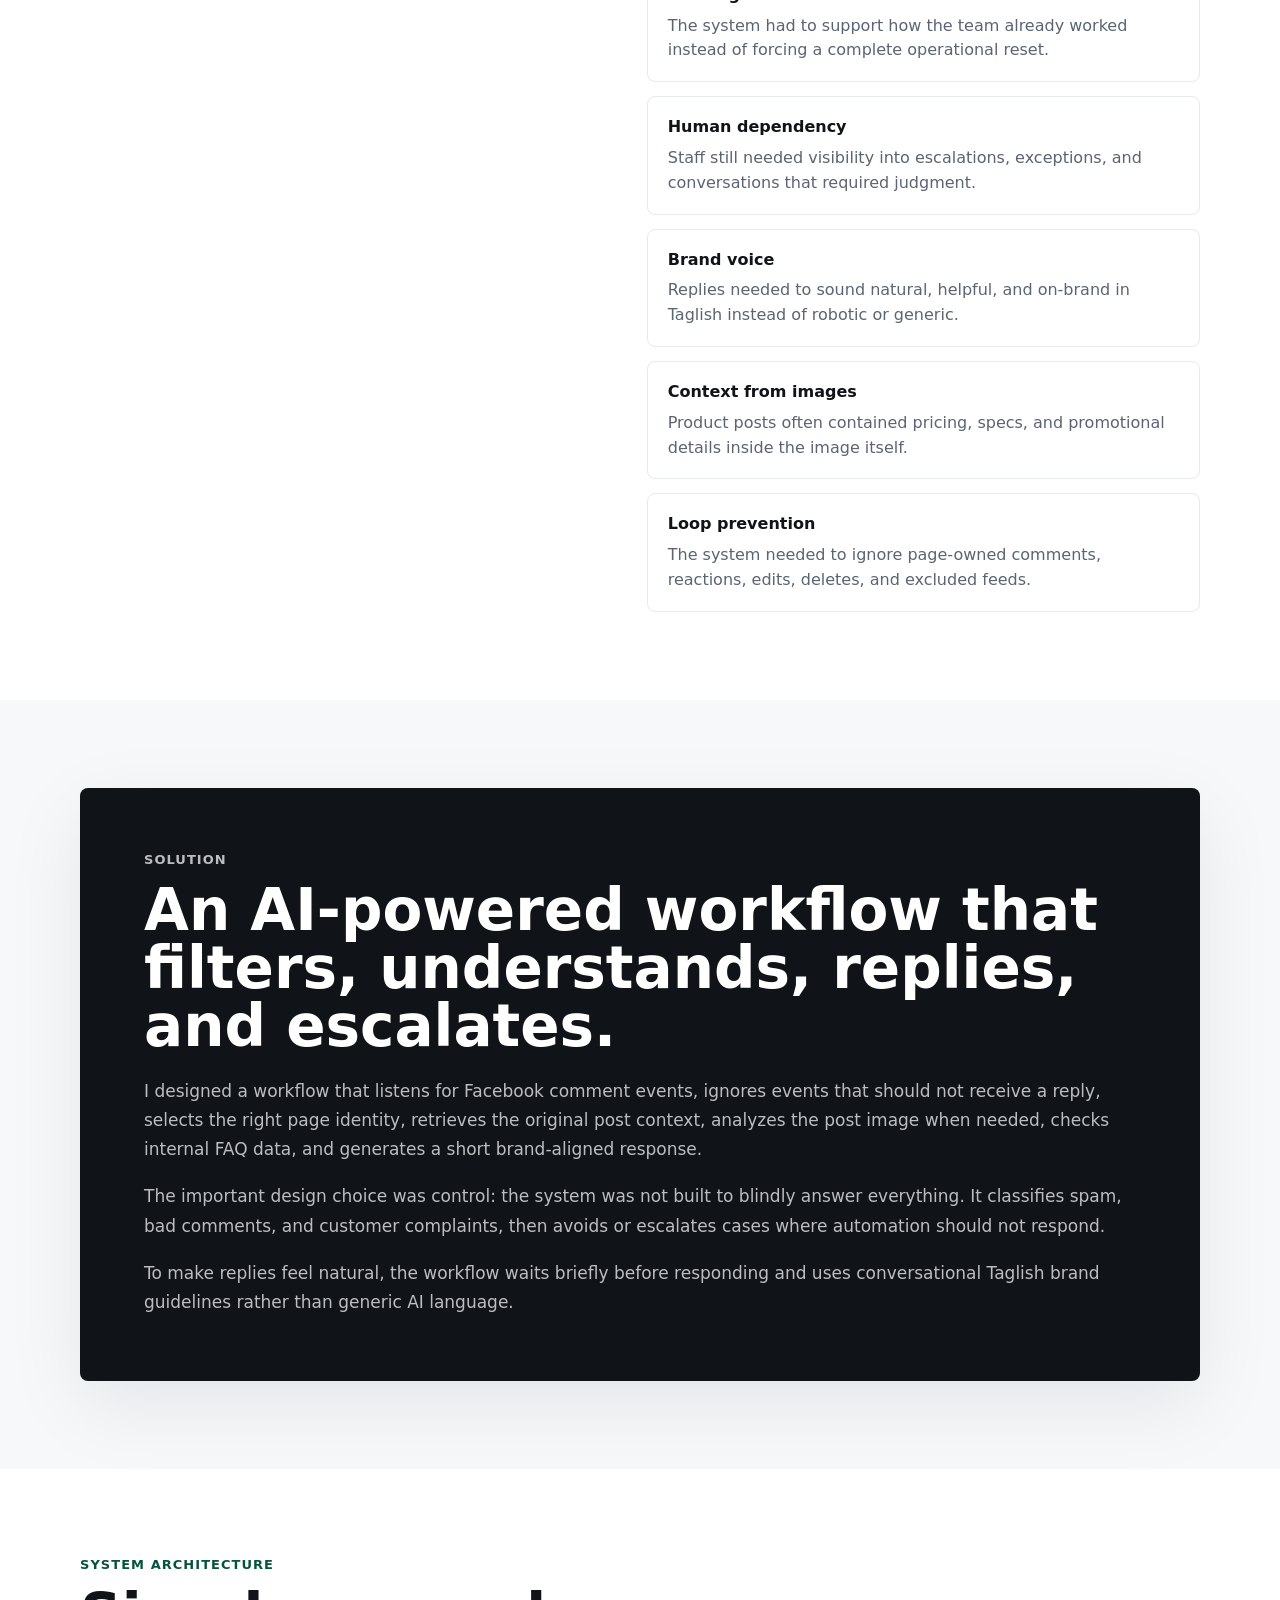
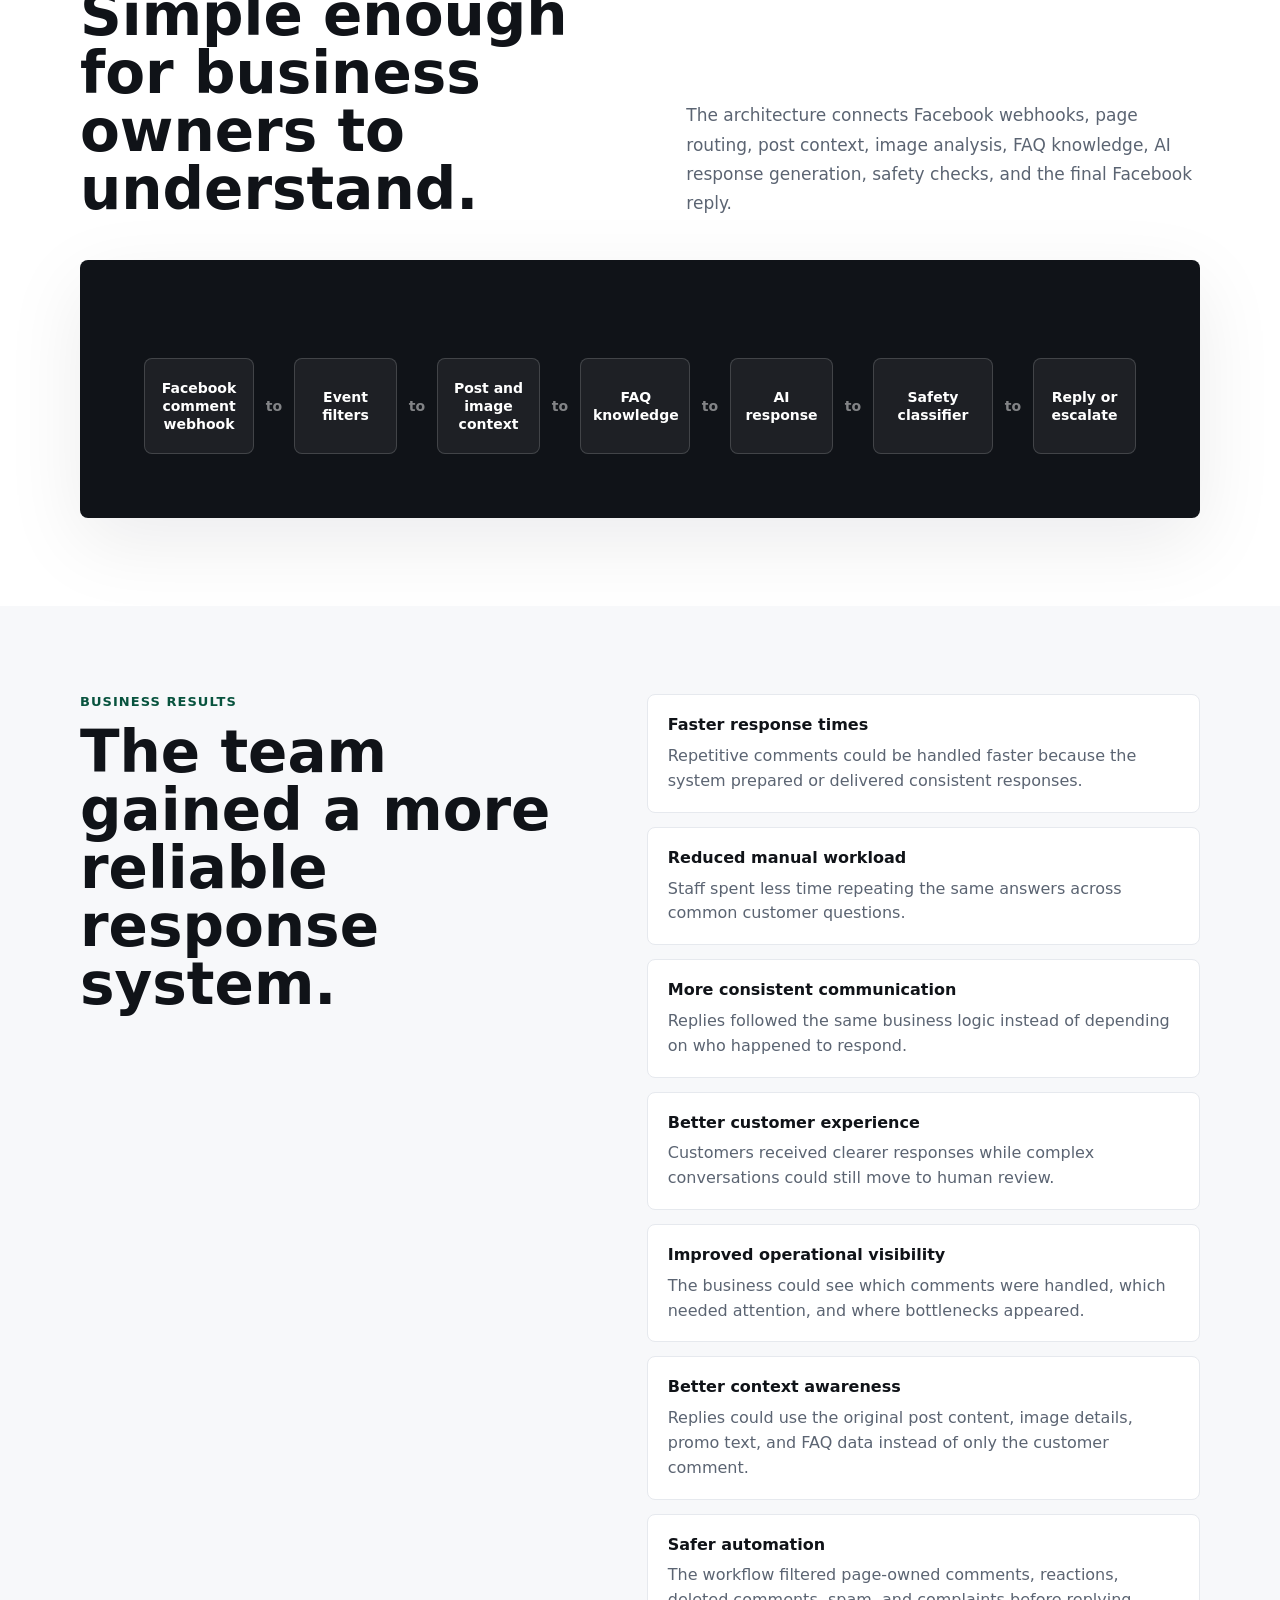
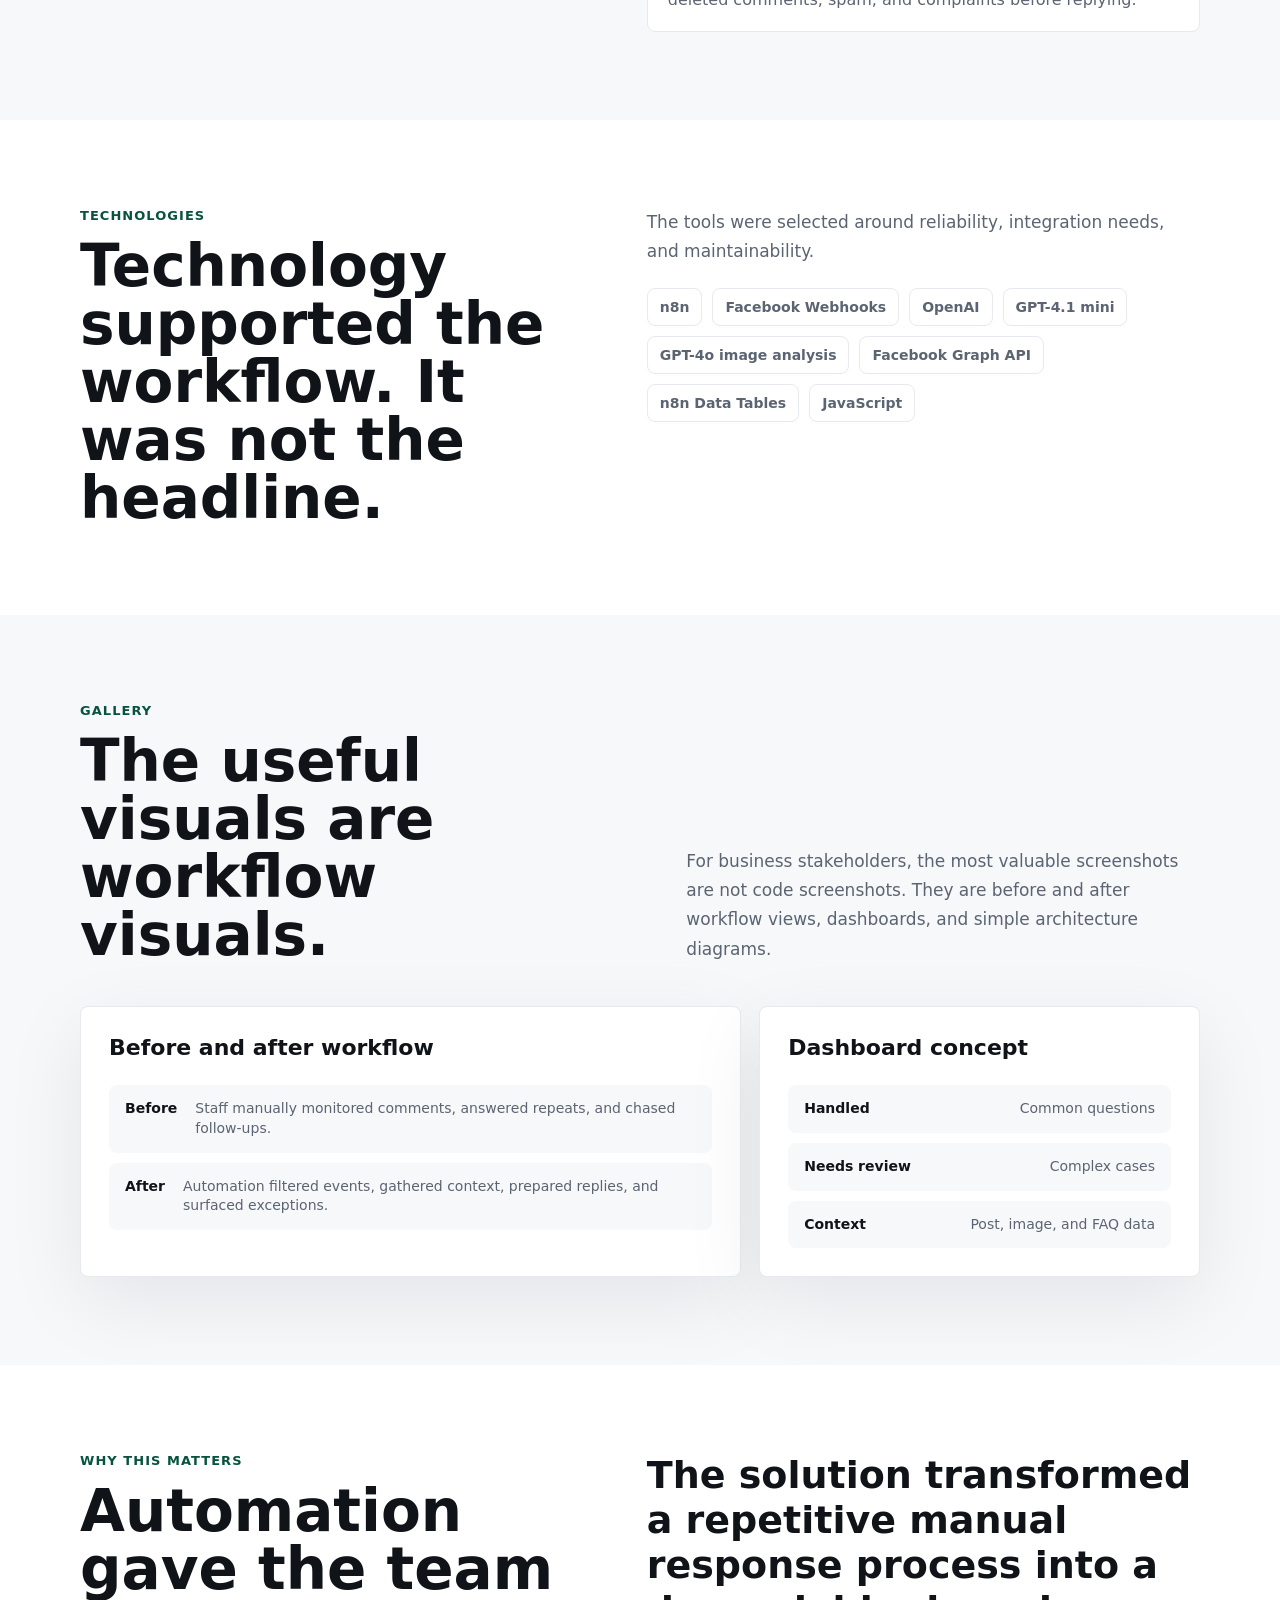
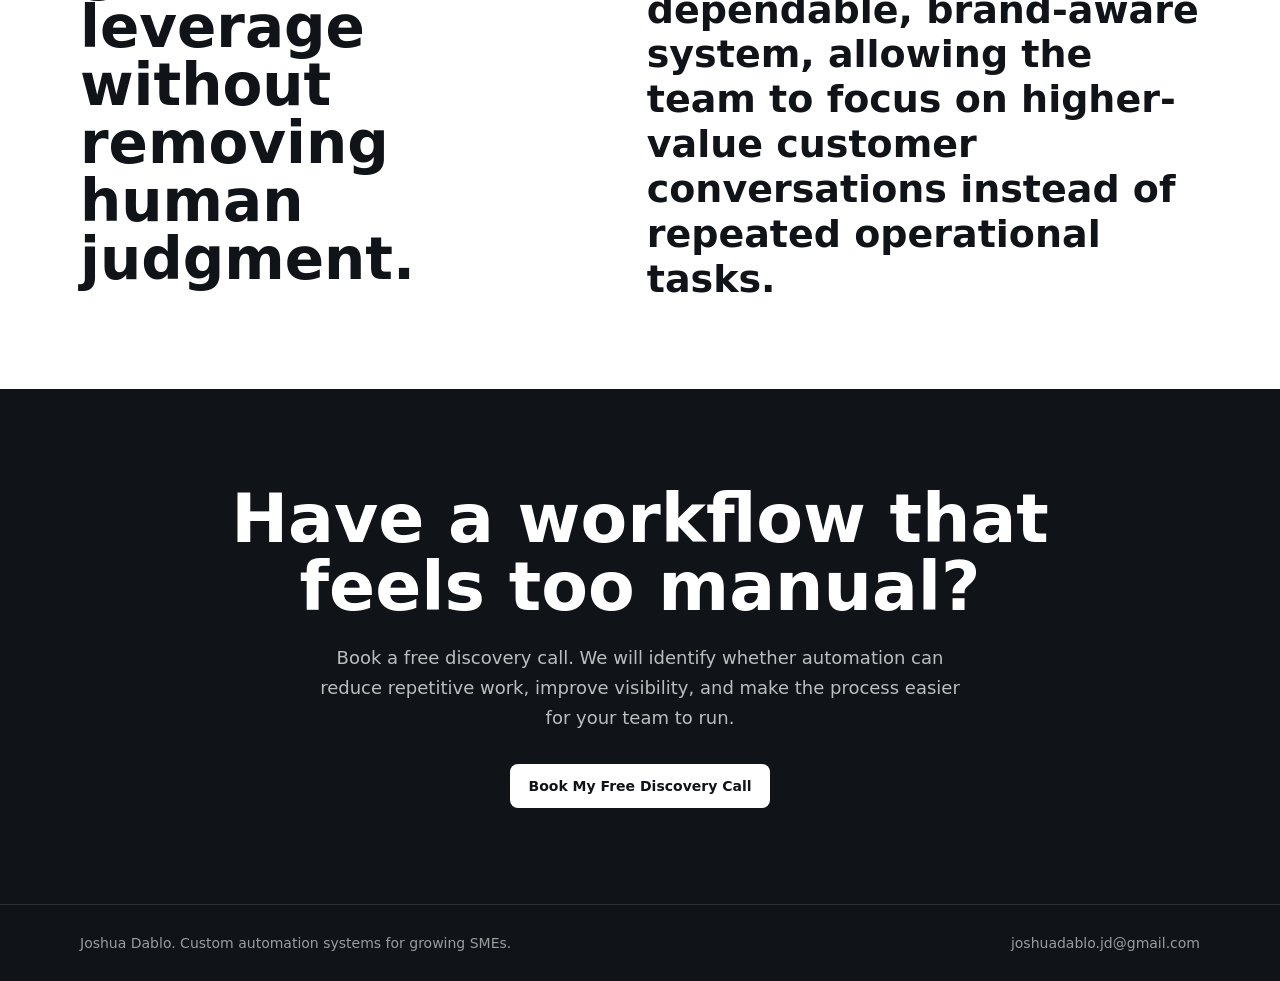
==== commit 185a2c09: "feat: updated case study fb comments" ====
--- a/case-study-ai-facebook-comment-automation.html
+++ b/case-study-ai-facebook-comment-automation.html
@@ -605,9 +605,9 @@
         <p class="eyebrow">Case study</p>
         <h1 id="case-title">AI Facebook Comment Automation</h1>
         <p class="hero-copy">
-          Customer inquiries were arriving through Facebook comments faster than staff could respond. I designed a
-          custom automation system that helped reduce repetitive response work, improve consistency, and create a more
-          reliable customer communication workflow.
+          Customer inquiries were arriving through Facebook comments faster than staff could respond. I designed an
+          image-aware, FAQ-backed automation workflow that could understand post context, protect against unsafe replies,
+          and respond in the brand voice while keeping human review available for exceptions.
         </p>
         <div class="hero-actions">
           <a class="button button-primary" href="https://cal.com/joshua-dablo-vmto3x/free-automation-discovery-call"
@@ -644,8 +644,8 @@
         </div>
         <p class="large-copy">
           The client was spending significant time on repetitive manual responses that slowed operations and created
-          inconsistencies. The solution turned incoming Facebook comments into a structured workflow for response,
-          escalation, and visibility.
+          inconsistencies. The solution turned incoming Facebook comments into a structured workflow for filtering,
+          context gathering, AI-assisted response, escalation, and visibility.
         </p>
       </div>
     </section>
@@ -659,7 +659,8 @@
           </div>
           <p class="section-lede">
             The issue was not just volume. Responses were inconsistent, follow-ups were missed, and staff were spending
-            valuable time answering the same questions instead of moving qualified customers forward.
+            valuable time answering the same questions instead of moving qualified customers forward. The team also
+            needed the system to understand the original post, not only the comment.
           </p>
         </div>
         <div class="card-grid">
@@ -675,6 +676,18 @@
             <h3>Missed follow-ups</h3>
             <p>Important comments could be buried during busy periods, especially when campaigns created sudden spikes.</p>
           </article>
+          <article class="card">
+            <h3>Post context mattered</h3>
+            <p>Many customer questions depended on the product, promo, price, or image shown in the original post.</p>
+          </article>
+          <article class="card">
+            <h3>Multiple Facebook pages</h3>
+            <p>The workflow needed to handle comments across several pages without replying from the wrong account.</p>
+          </article>
+          <article class="card">
+            <h3>Unsafe replies had to be avoided</h3>
+            <p>Spam, complaints, deleted comments, page-owned comments, and reactions needed to be filtered out.</p>
+          </article>
         </div>
       </div>
     </section>
@@ -706,6 +719,18 @@
             <strong>Human dependency</strong>
             Staff still needed visibility into escalations, exceptions, and conversations that required judgment.
           </li>
+          <li>
+            <strong>Brand voice</strong>
+            Replies needed to sound natural, helpful, and on-brand in Taglish instead of robotic or generic.
+          </li>
+          <li>
+            <strong>Context from images</strong>
+            Product posts often contained pricing, specs, and promotional details inside the image itself.
+          </li>
+          <li>
+            <strong>Loop prevention</strong>
+            The system needed to ignore page-owned comments, reactions, edits, deletes, and excluded feeds.
+          </li>
         </ul>
       </div>
     </section>
@@ -714,15 +739,20 @@
       <div class="section-inner">
         <div class="solution-panel">
           <p class="section-kicker">Solution</p>
-          <h2 id="solution-title">An AI-powered workflow that responds, routes, and escalates.</h2>
+          <h2 id="solution-title">An AI-powered workflow that filters, understands, replies, and escalates.</h2>
           <p class="body-copy" style="margin-top: 22px;">
-            I designed a workflow that analyzes incoming Facebook comments, identifies the customer's intent, retrieves
-            relevant business information, generates context-aware replies, and escalates conversations that require a
-            human decision.
+            I designed a workflow that listens for Facebook comment events, ignores events that should not receive a
+            reply, selects the right page identity, retrieves the original post context, analyzes the post image when
+            needed, checks internal FAQ data, and generates a short brand-aligned response.
           </p>
           <p class="body-copy" style="margin-top: 18px;">
-            The important design choice was control: the system was not built to blindly answer everything. It was built
-            to reduce repetitive work while giving staff a clearer view of what needed attention.
+            The important design choice was control: the system was not built to blindly answer everything. It classifies
+            spam, bad comments, and customer complaints, then avoids or escalates cases where automation should not
+            respond.
+          </p>
+          <p class="body-copy" style="margin-top: 18px;">
+            To make replies feel natural, the workflow waits briefly before responding and uses conversational Taglish
+            brand guidelines rather than generic AI language.
           </p>
         </div>
       </div>
@@ -736,25 +766,25 @@
             <h2 id="architecture-title">Simple enough for business owners to understand.</h2>
           </div>
           <p class="section-lede">
-            The architecture connects the comment source, automation workflow, business rules, and human review layer.
-            No code is needed to understand the operating model.
+            The architecture connects Facebook webhooks, page routing, post context, image analysis, FAQ knowledge,
+            AI response generation, safety checks, and the final Facebook reply.
           </p>
         </div>
         <div class="solution-panel">
           <div class="architecture" aria-label="Facebook comment automation architecture">
-            <div class="arch-node">Facebook comments</div>
+            <div class="arch-node">Facebook comment webhook</div>
             <div class="arch-arrow">to</div>
-            <div class="arch-node">Webhook</div>
+            <div class="arch-node">Event filters</div>
             <div class="arch-arrow">to</div>
-            <div class="arch-node">AI analysis</div>
+            <div class="arch-node">Post and image context</div>
             <div class="arch-arrow">to</div>
-            <div class="arch-node">Business logic</div>
+            <div class="arch-node">FAQ knowledge</div>
             <div class="arch-arrow">to</div>
-            <div class="arch-node">Database</div>
+            <div class="arch-node">AI response</div>
+            <div class="arch-arrow">to</div>
+            <div class="arch-node">Safety classifier</div>
             <div class="arch-arrow">to</div>
             <div class="arch-node">Reply or escalate</div>
-            <div class="arch-arrow">to</div>
-            <div class="arch-node">Dashboard</div>
           </div>
         </div>
       </div>
@@ -787,6 +817,15 @@
             <strong>Improved operational visibility</strong>
             The business could see which comments were handled, which needed attention, and where bottlenecks appeared.
           </li>
+          <li>
+            <strong>Better context awareness</strong>
+            Replies could use the original post content, image details, promo text, and FAQ data instead of only the
+            customer comment.
+          </li>
+          <li>
+            <strong>Safer automation</strong>
+            The workflow filtered page-owned comments, reactions, deleted comments, spam, and complaints before replying.
+          </li>
         </ul>
       </div>
     </section>
@@ -802,12 +841,14 @@
             The tools were selected around reliability, integration needs, and maintainability.
           </p>
           <div class="tech-list" aria-label="Technology list">
+            <span>n8n</span>
+            <span>Facebook Webhooks</span>
             <span>OpenAI</span>
+            <span>GPT-4.1 mini</span>
+            <span>GPT-4o image analysis</span>
             <span>Facebook Graph API</span>
-            <span>Node.js</span>
-            <span>AWS Lambda</span>
-            <span>PostgreSQL</span>
-            <span>n8n</span>
+            <span>n8n Data Tables</span>
+            <span>JavaScript</span>
           </div>
         </div>
       </div>
@@ -835,7 +876,7 @@
               </div>
               <div class="workflow-row">
                 <strong>After</strong>
-                <span>Automation classified comments, prepared responses, and surfaced exceptions.</span>
+                <span>Automation filtered events, gathered context, prepared replies, and surfaced exceptions.</span>
               </div>
             </div>
           </article>
@@ -851,8 +892,8 @@
                 <span>Complex cases</span>
               </div>
               <div class="workflow-row">
-                <strong>Insights</strong>
-                <span>Question themes</span>
+                <strong>Context</strong>
+                <span>Post, image, and FAQ data</span>
               </div>
             </div>
           </article>
@@ -867,8 +908,8 @@
           <h2 id="why-it-matters-title">Automation gave the team leverage without removing human judgment.</h2>
         </div>
         <p class="large-copy">
-          The solution transformed a repetitive manual process into a dependable system, allowing the team to focus on
-          higher-value customer conversations instead of repetitive operational tasks.
+          The solution transformed a repetitive manual response process into a dependable, brand-aware system, allowing
+          the team to focus on higher-value customer conversations instead of repeated operational tasks.
         </p>
       </div>
     </section>
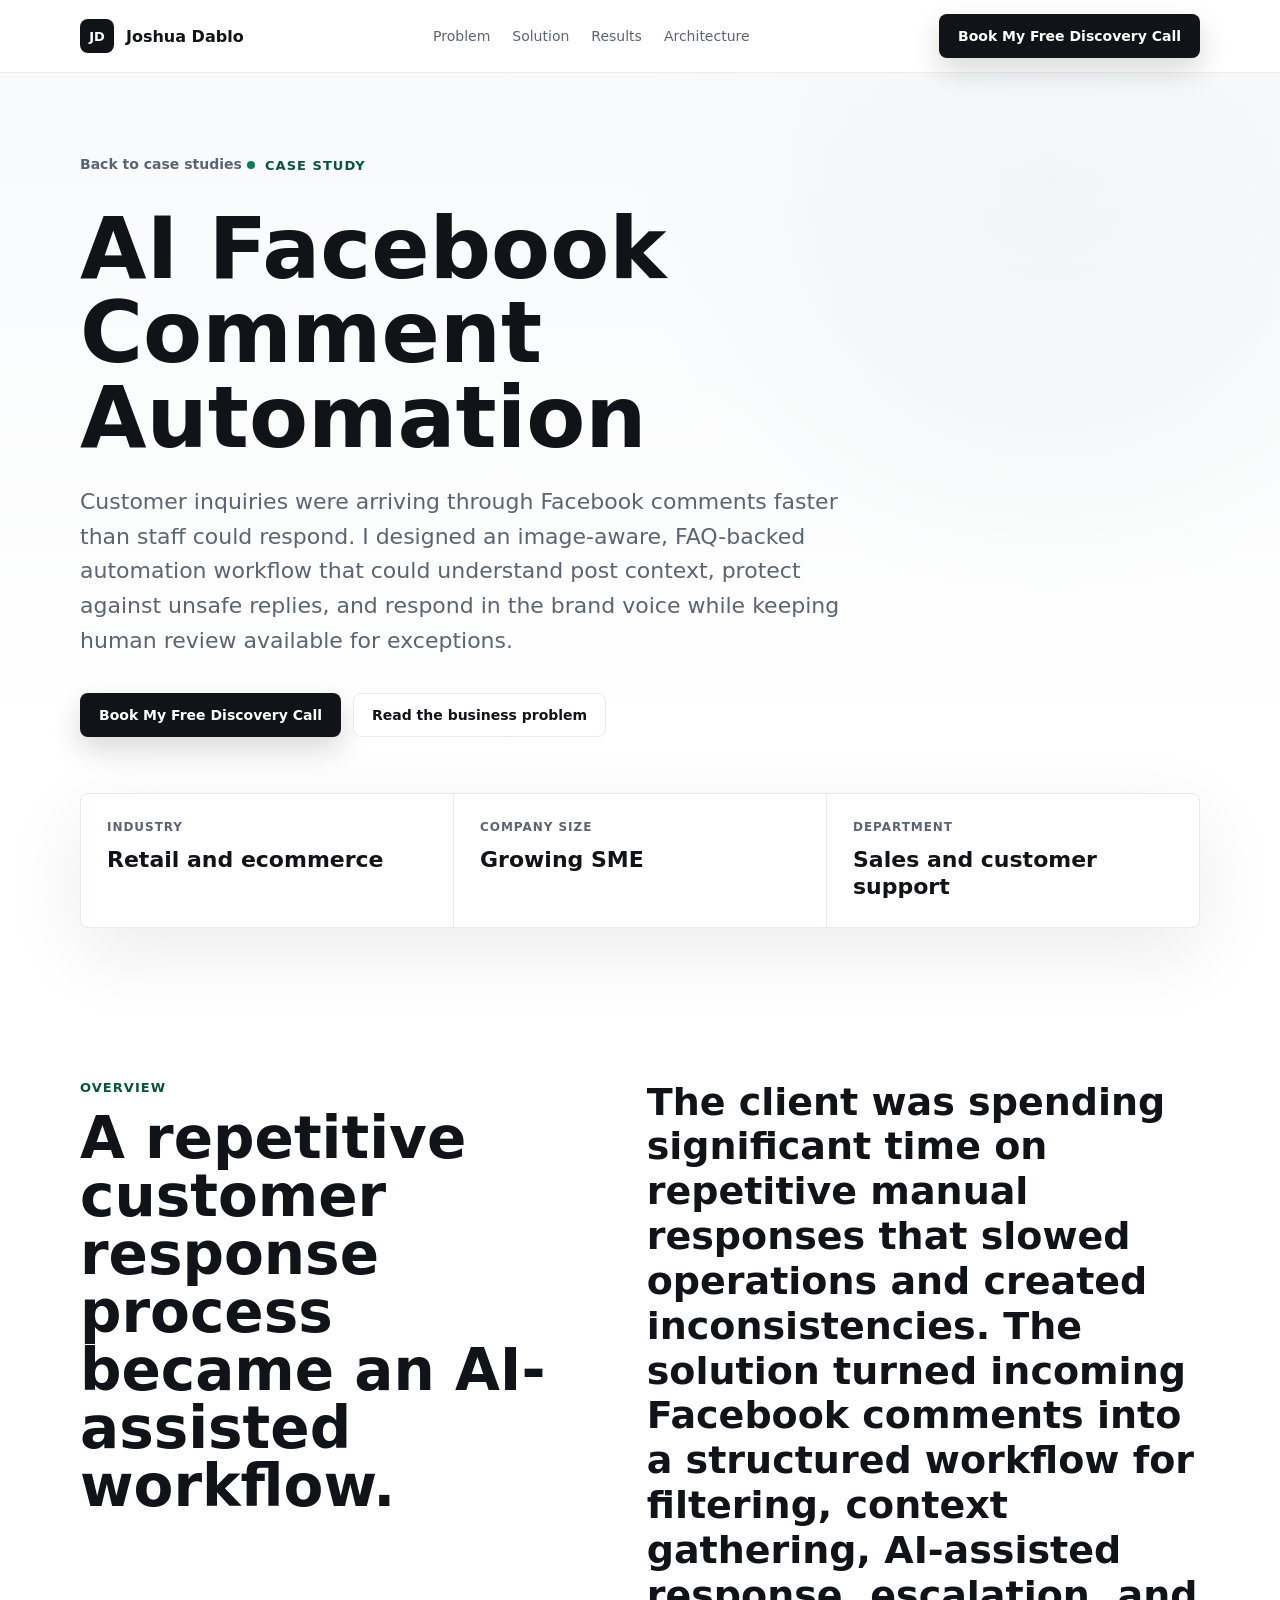
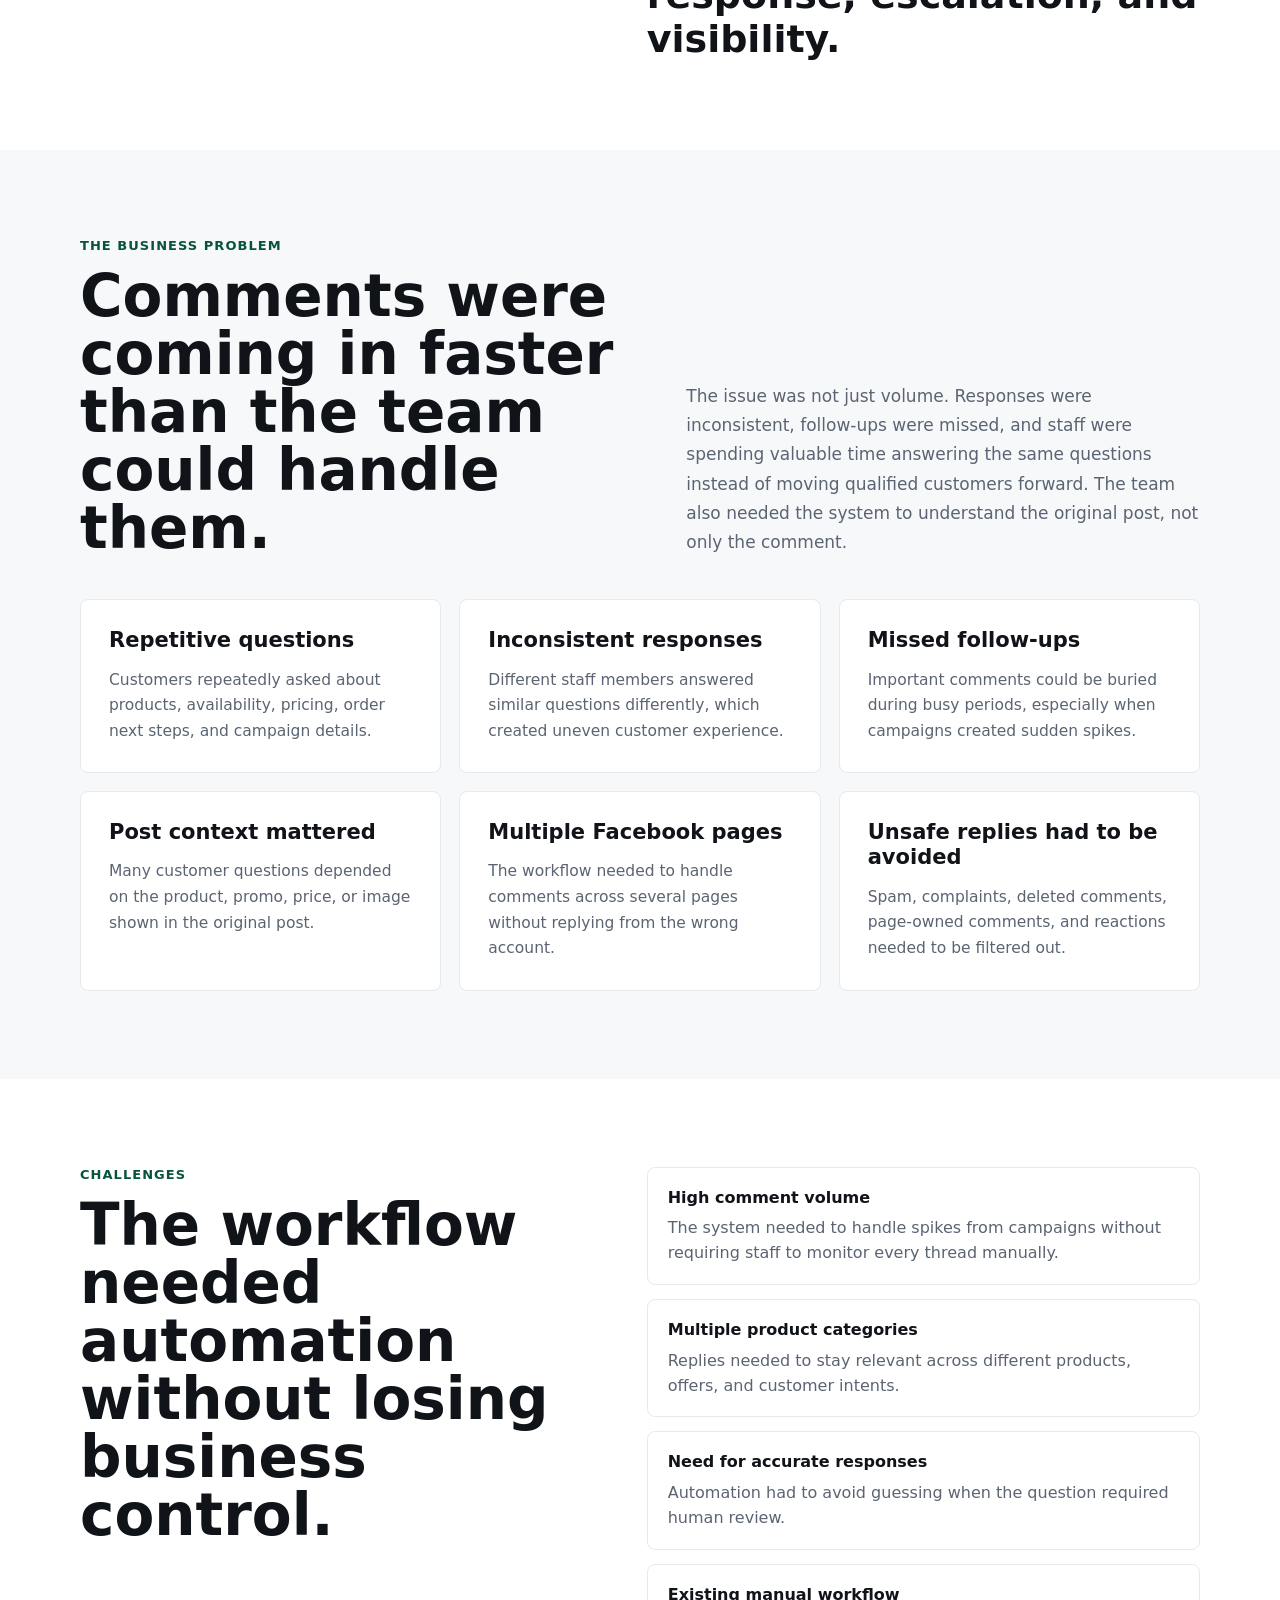
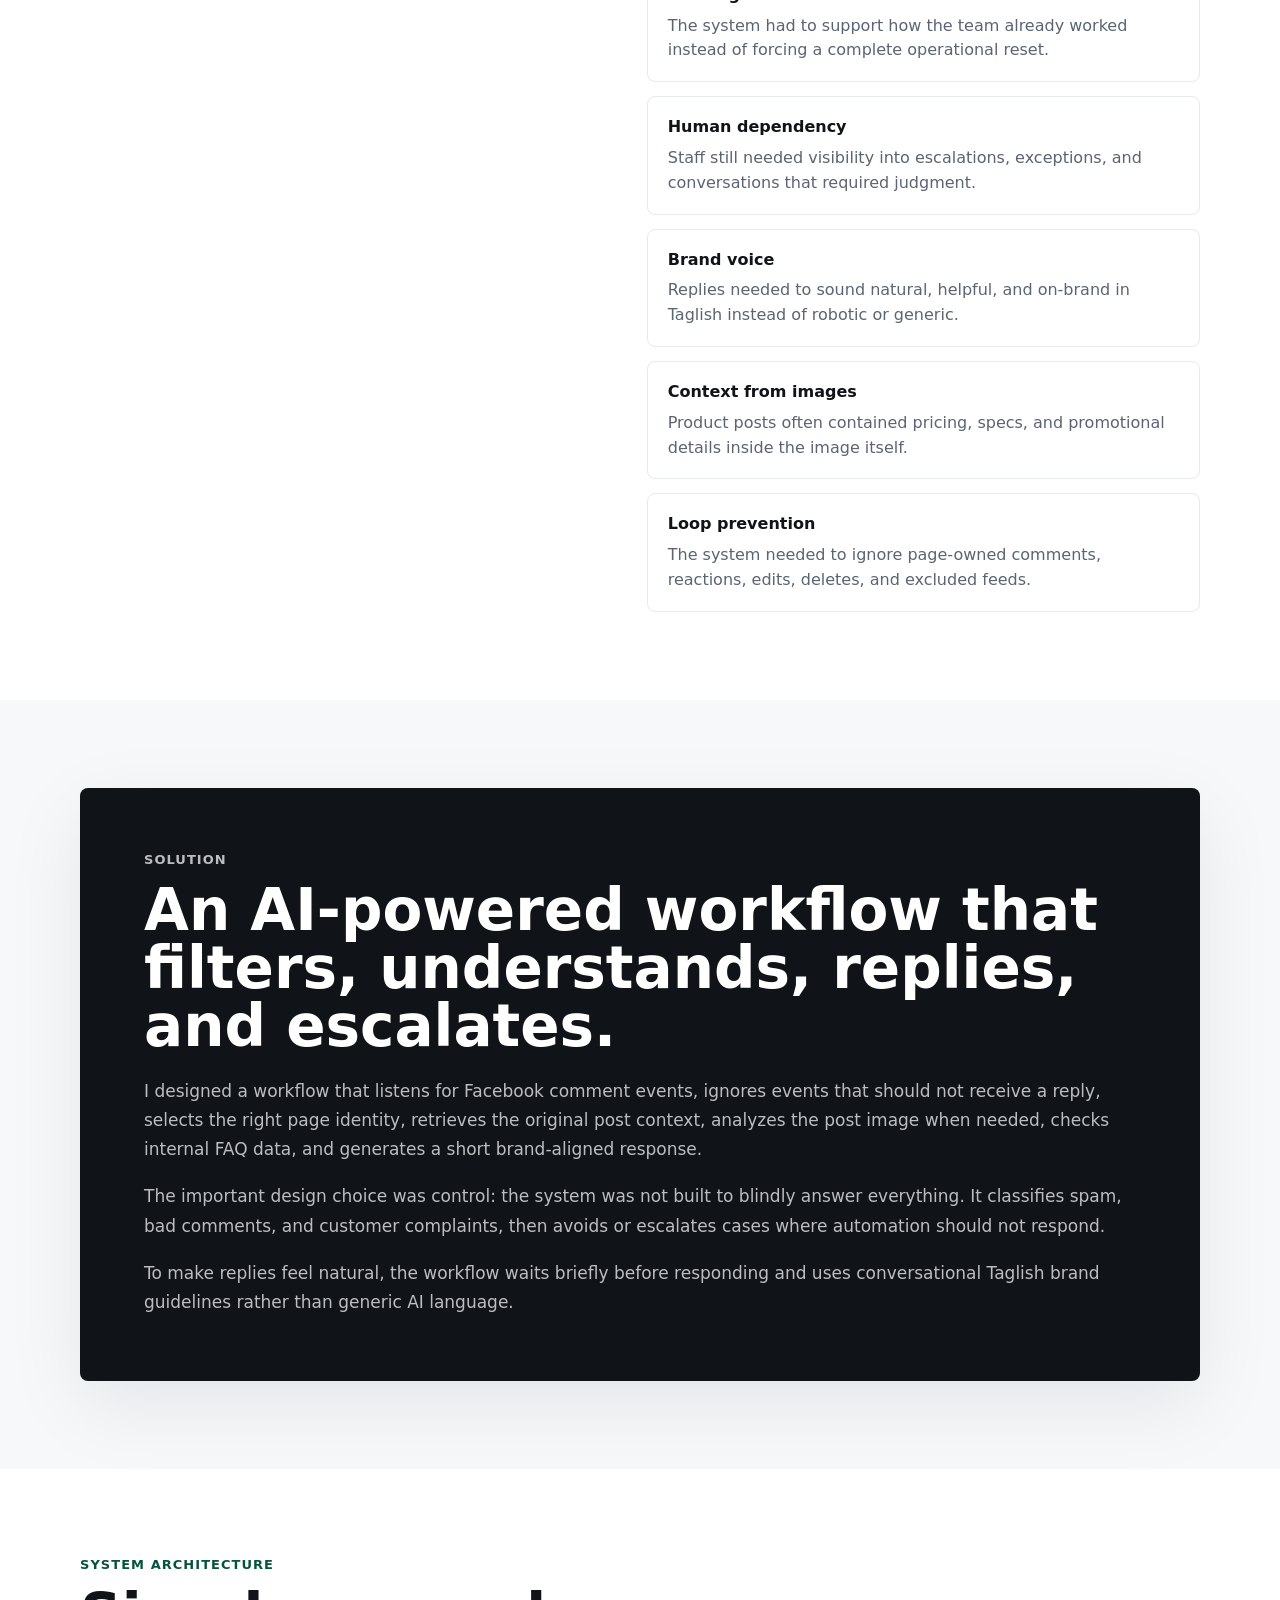
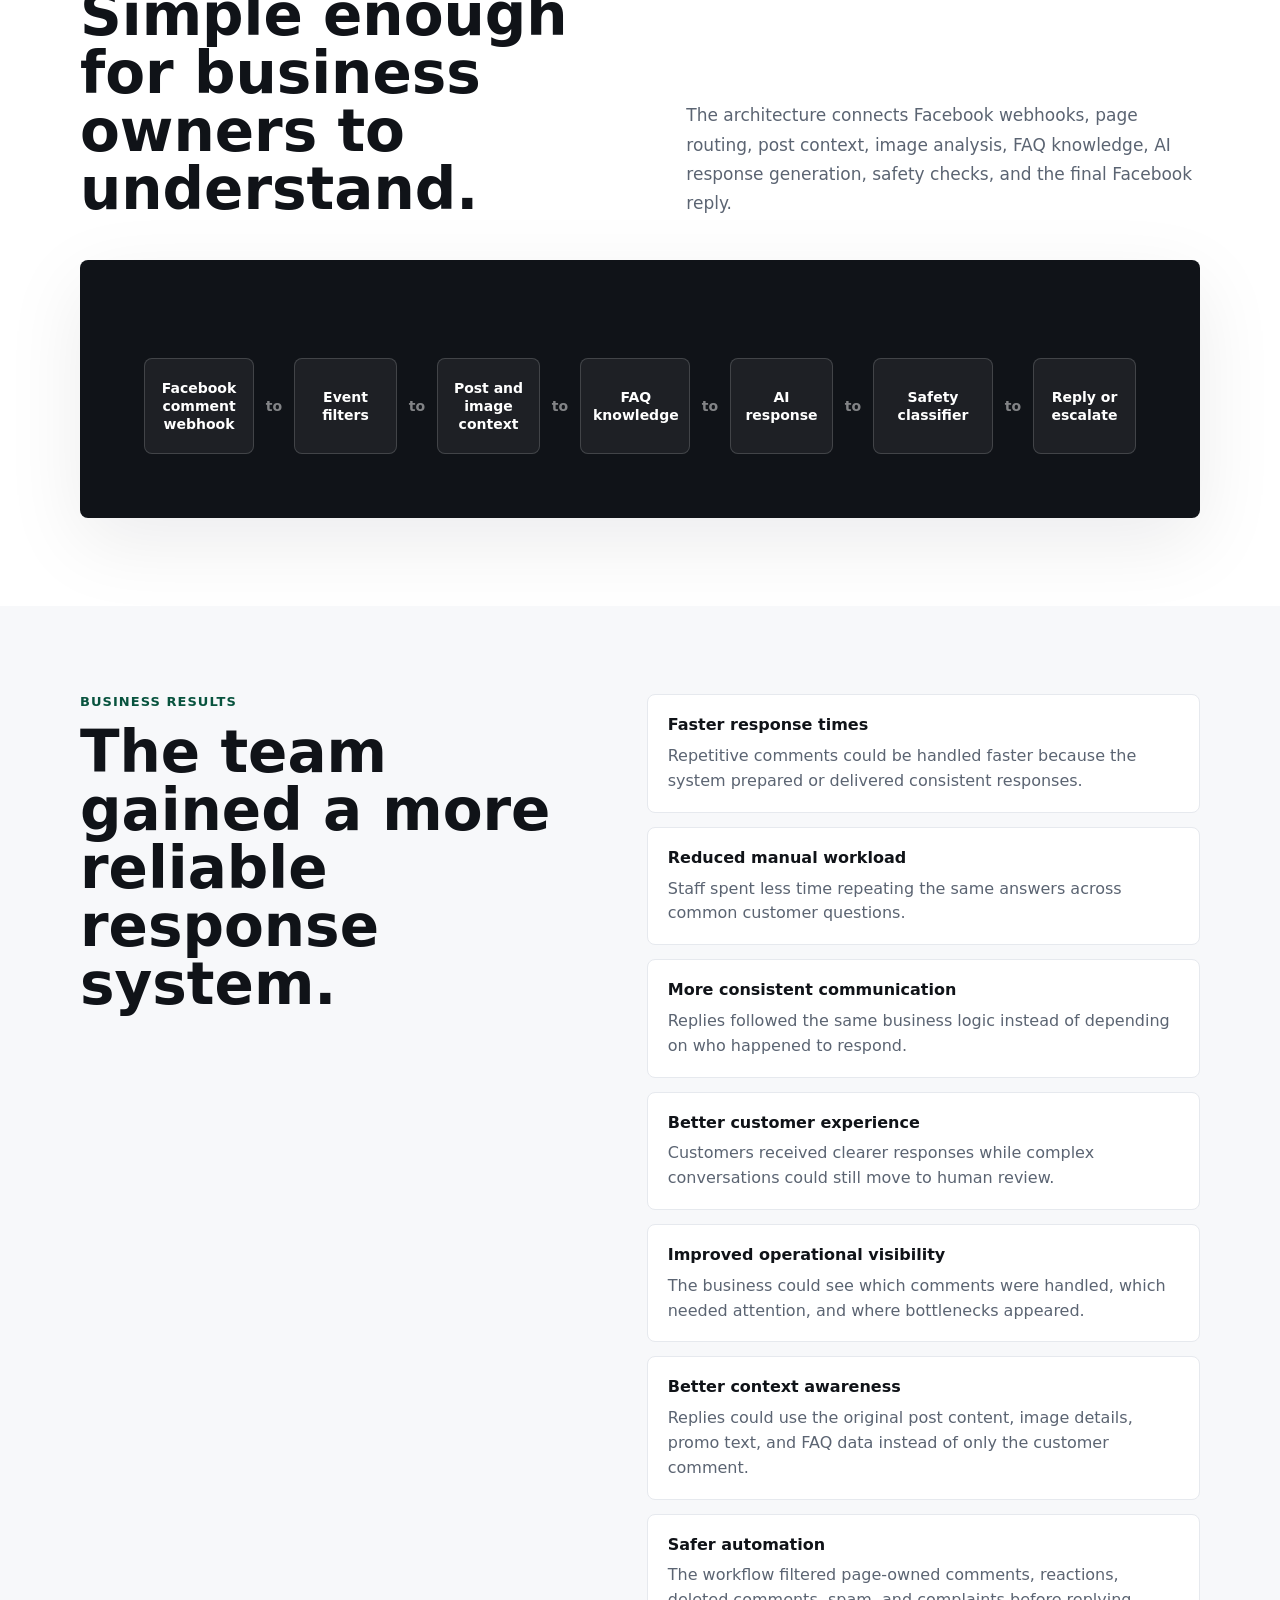
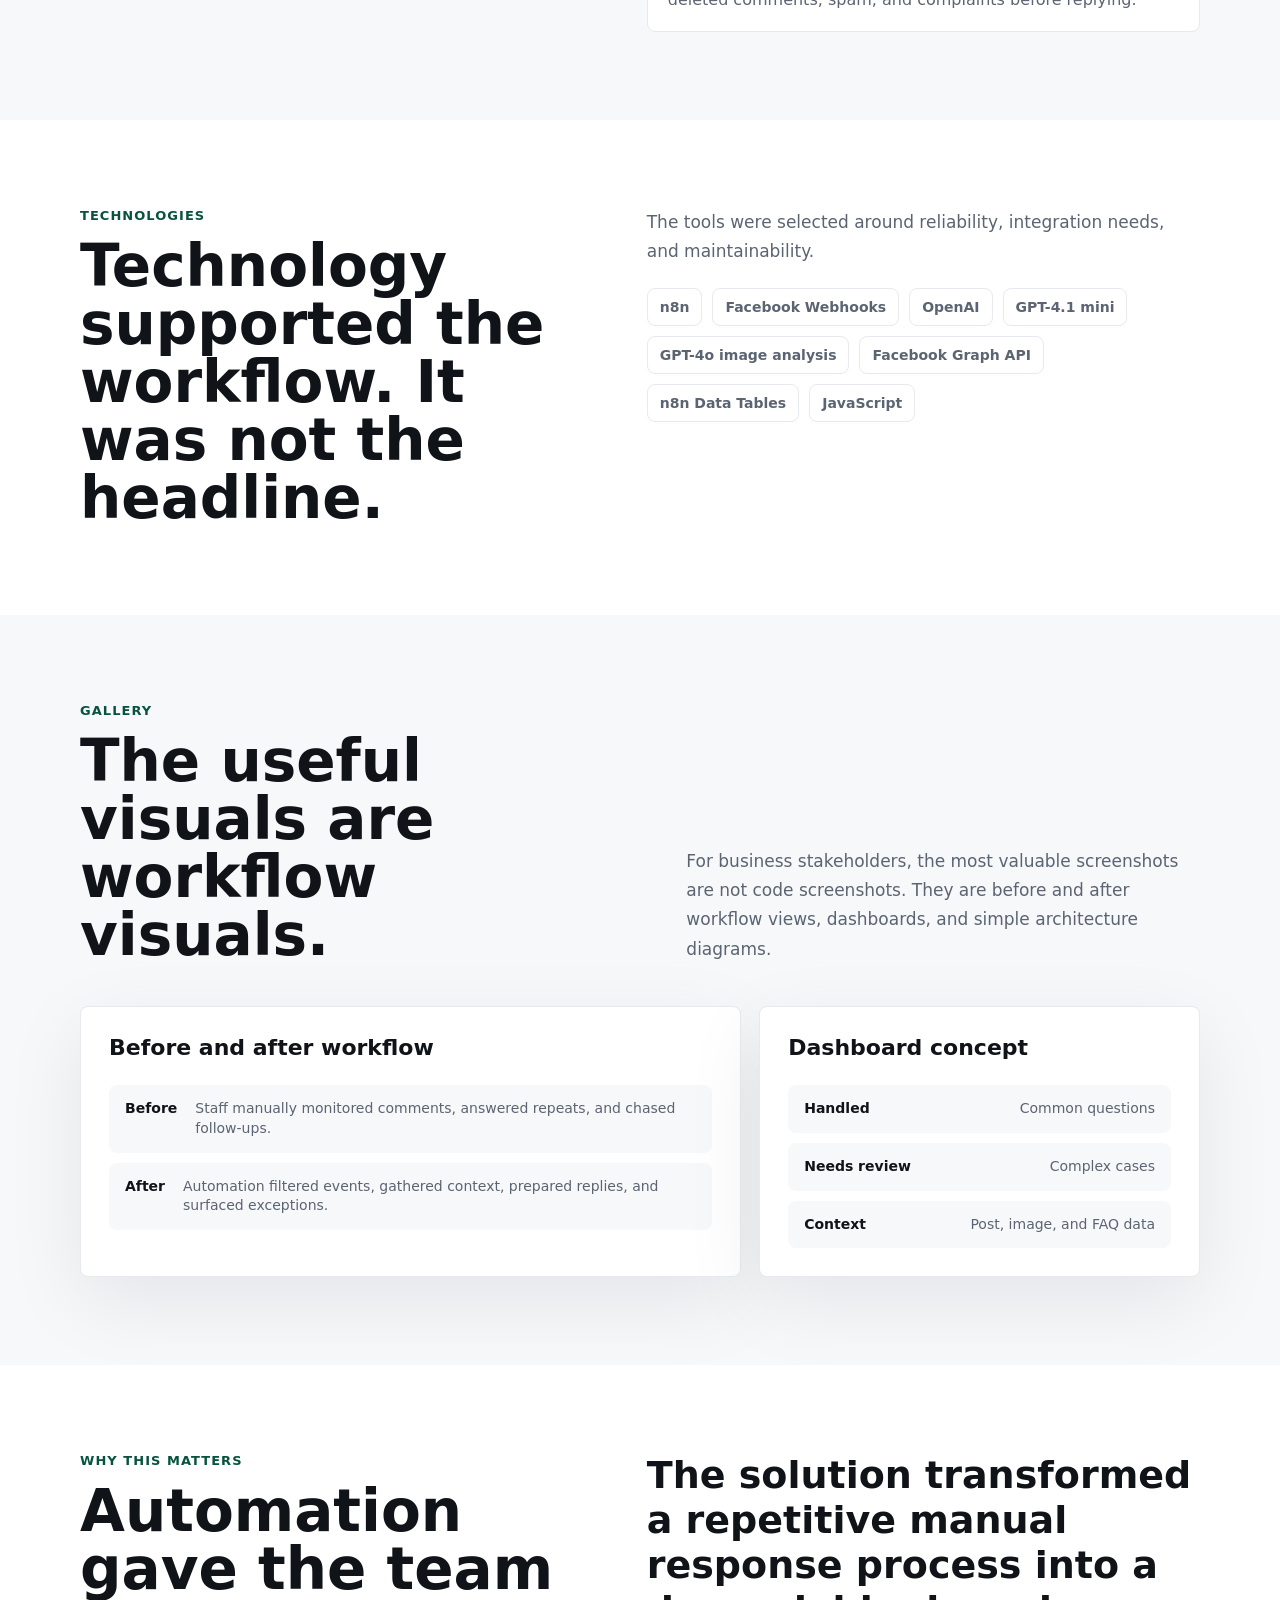
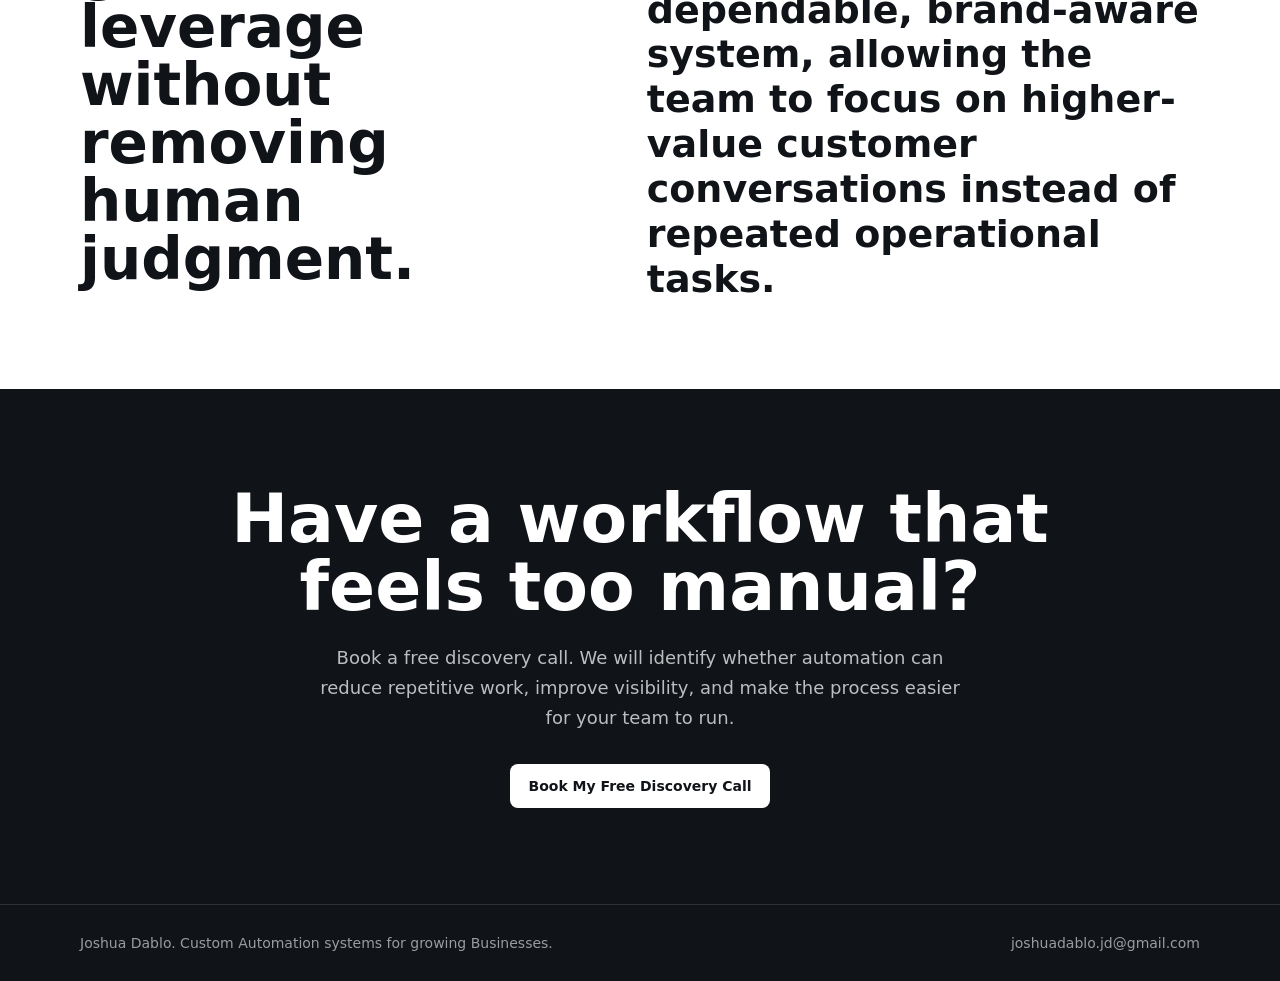
==== commit 0d9d6a99: "feat: updated linkedin" ====
--- a/case-study-ai-facebook-comment-automation.html
+++ b/case-study-ai-facebook-comment-automation.html
@@ -933,7 +933,7 @@
 
   <footer class="site-footer">
     <div class="footer-inner">
-      <span>Joshua Dablo. Custom automation systems for growing SMEs.</span>
+      <span>Joshua Dablo. Custom Automation systems for growing Businesses.</span>
       <a href="mailto:joshuadablo.jd@gmail.com">joshuadablo.jd@gmail.com</a>
     </div>
   </footer>
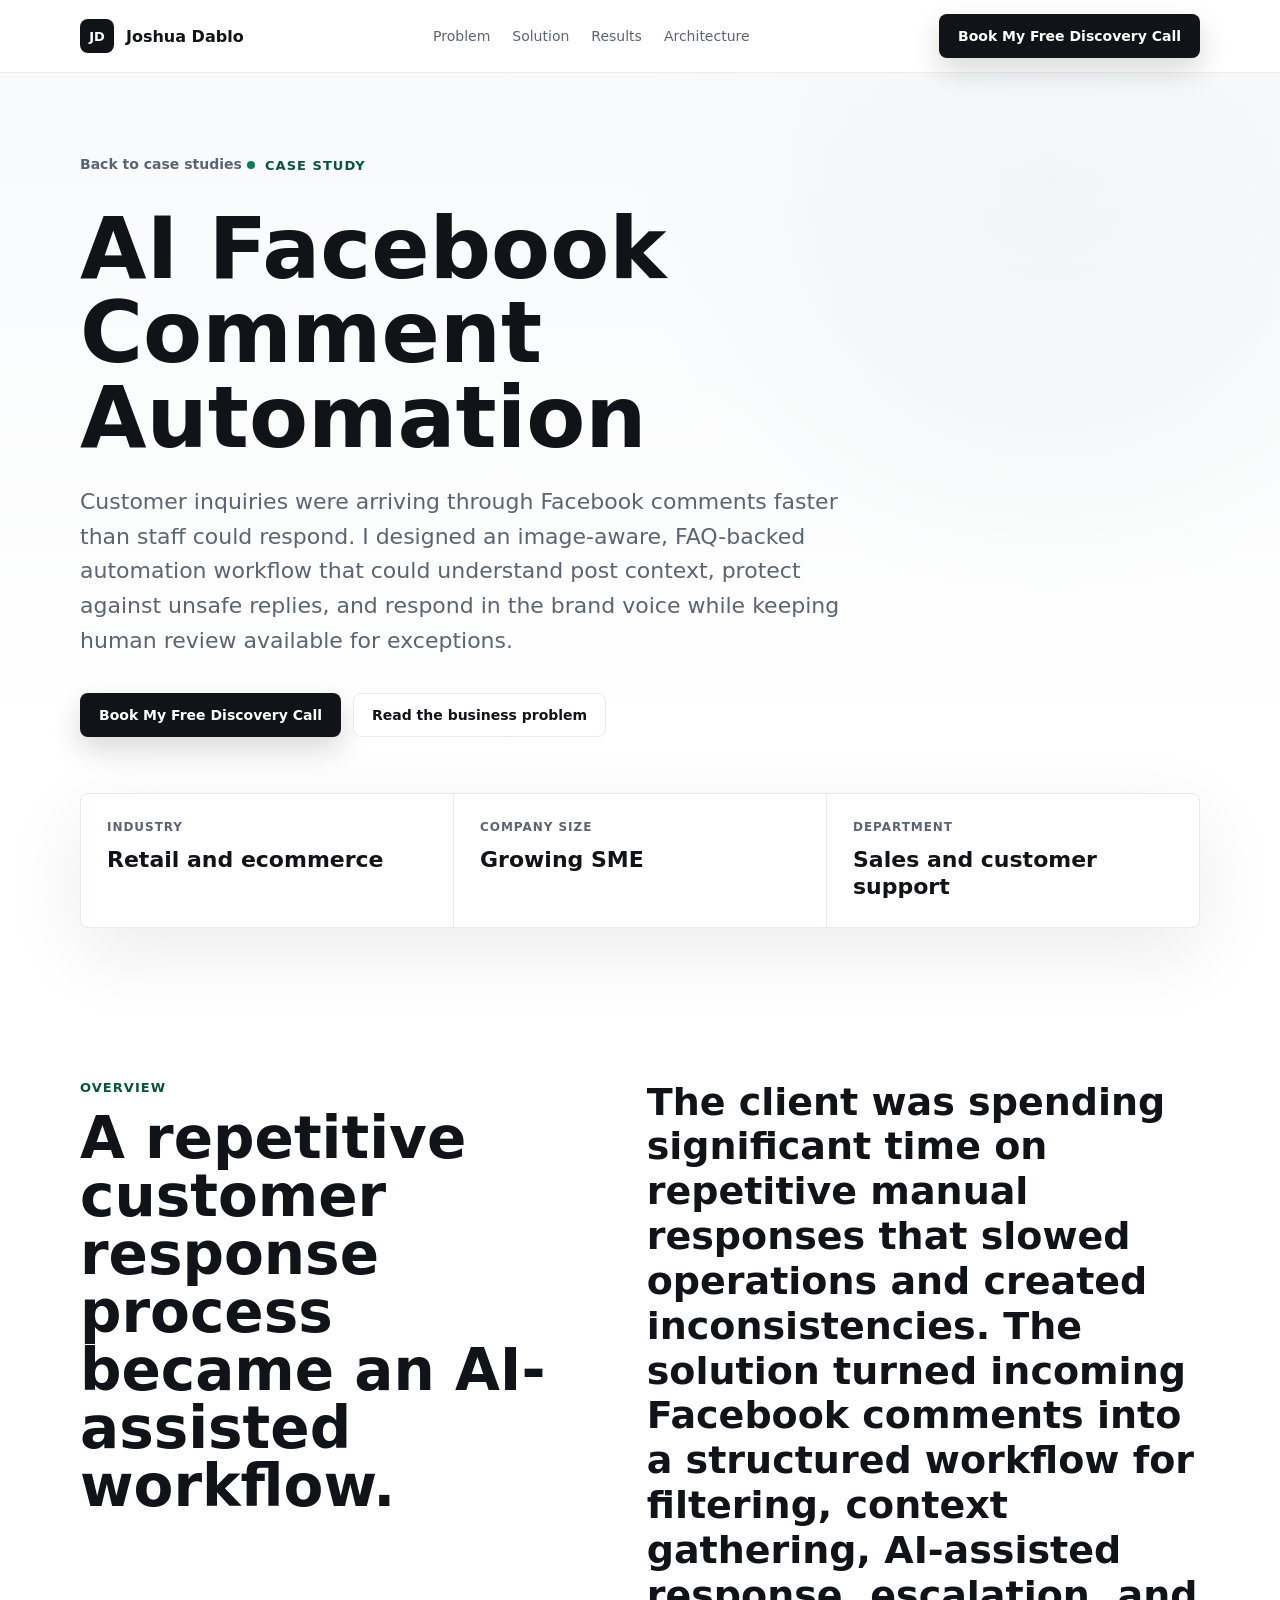
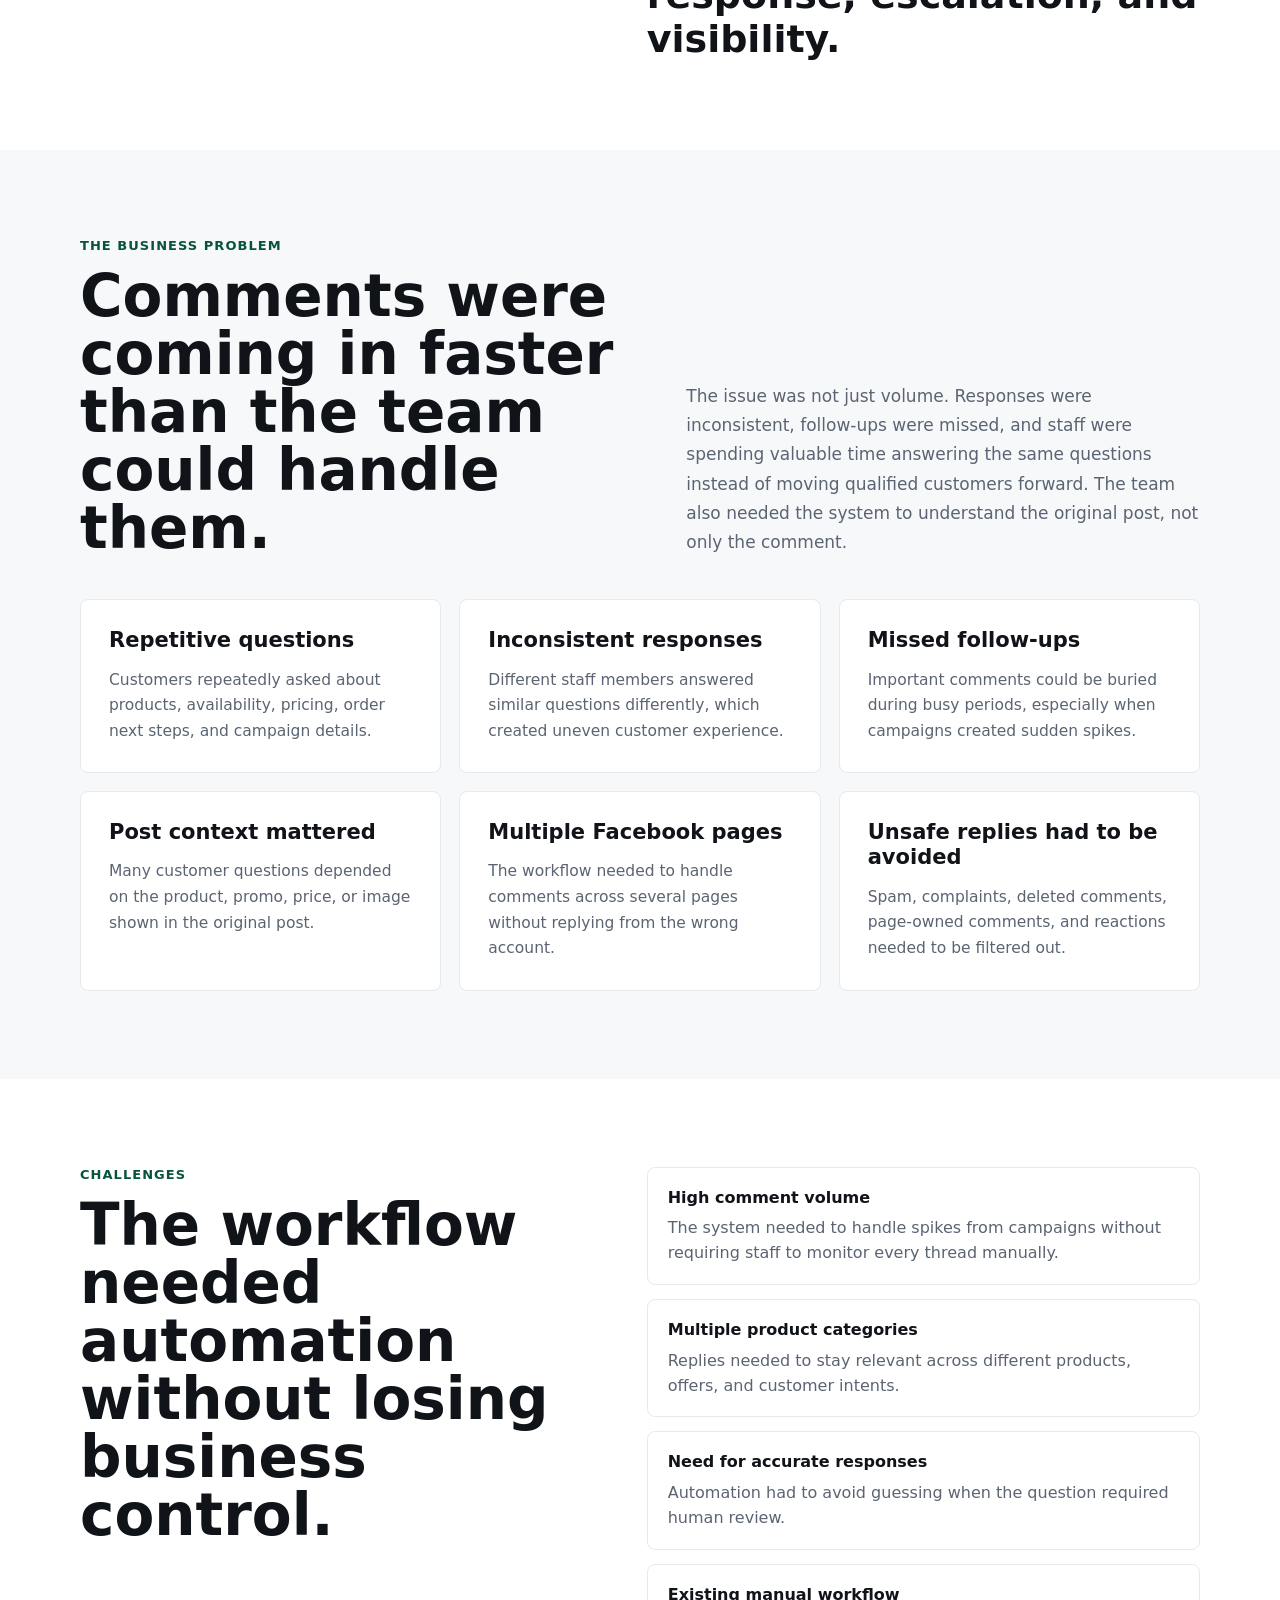
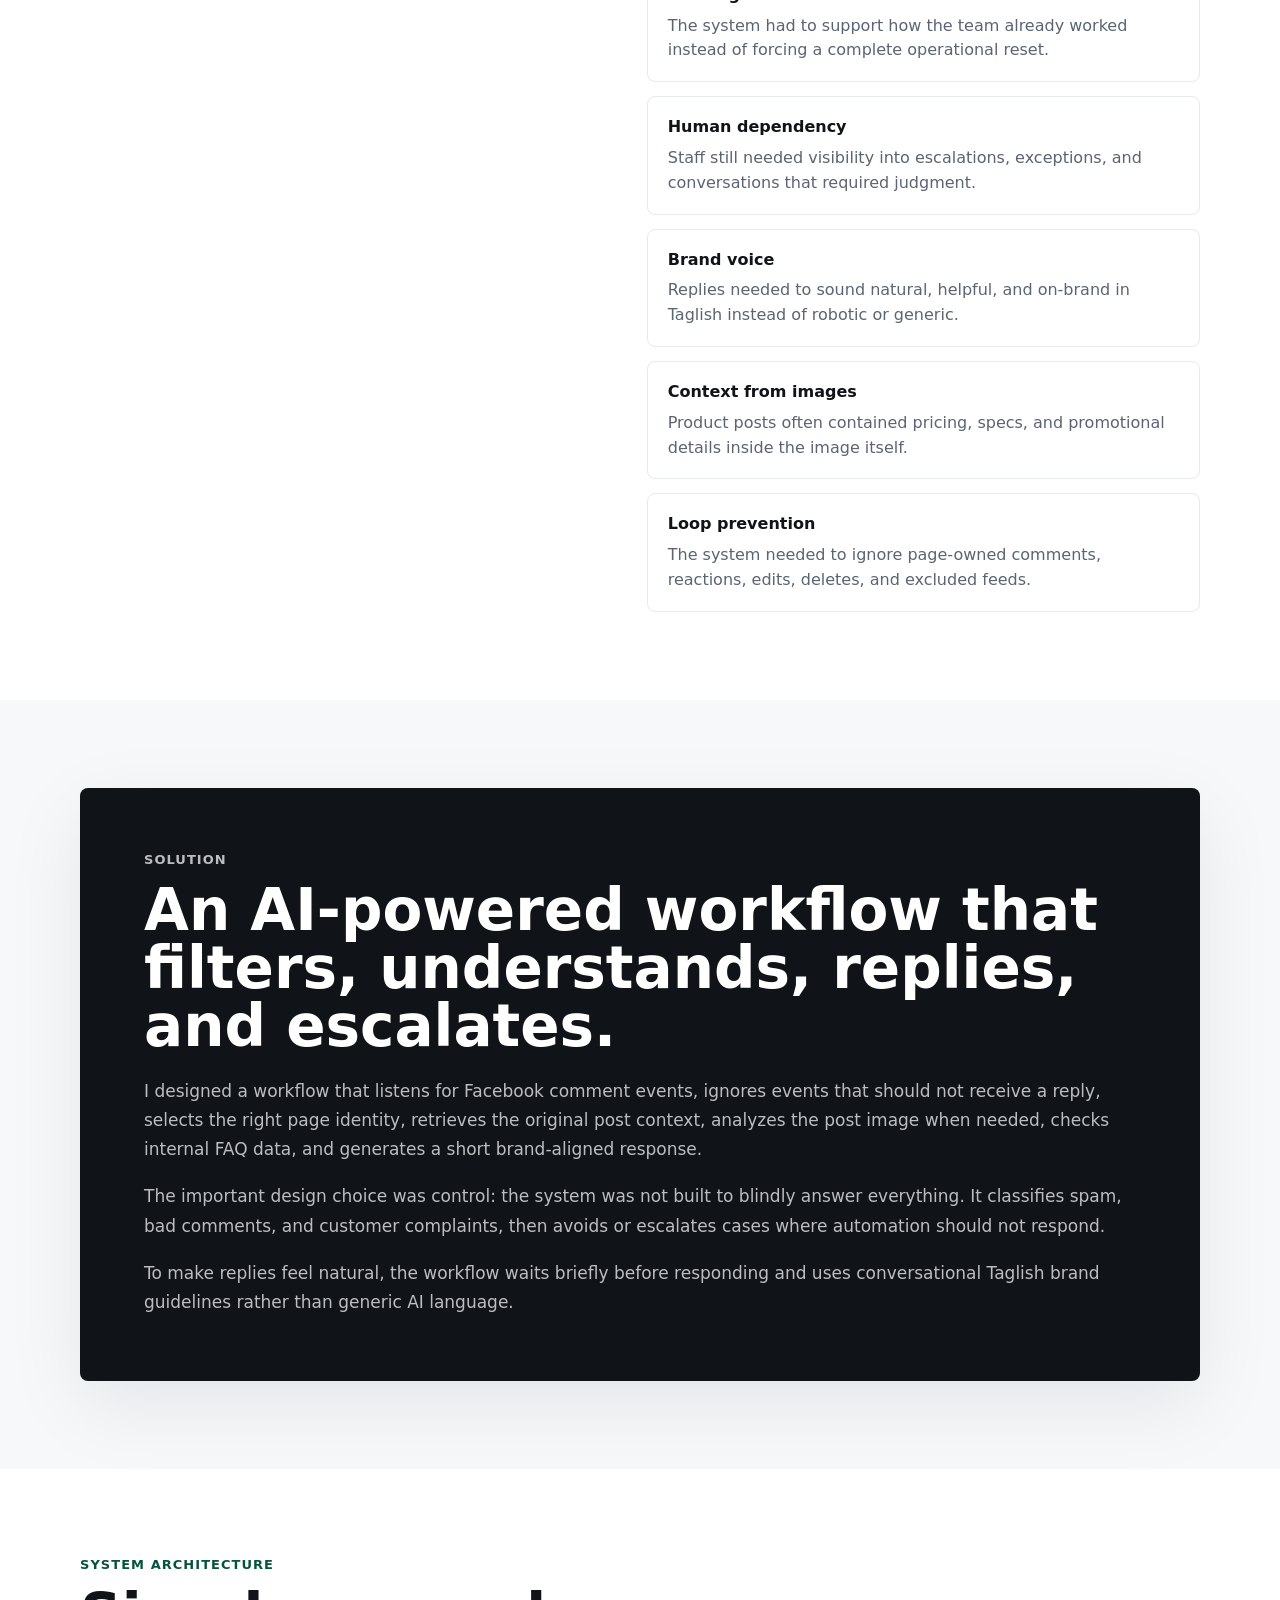
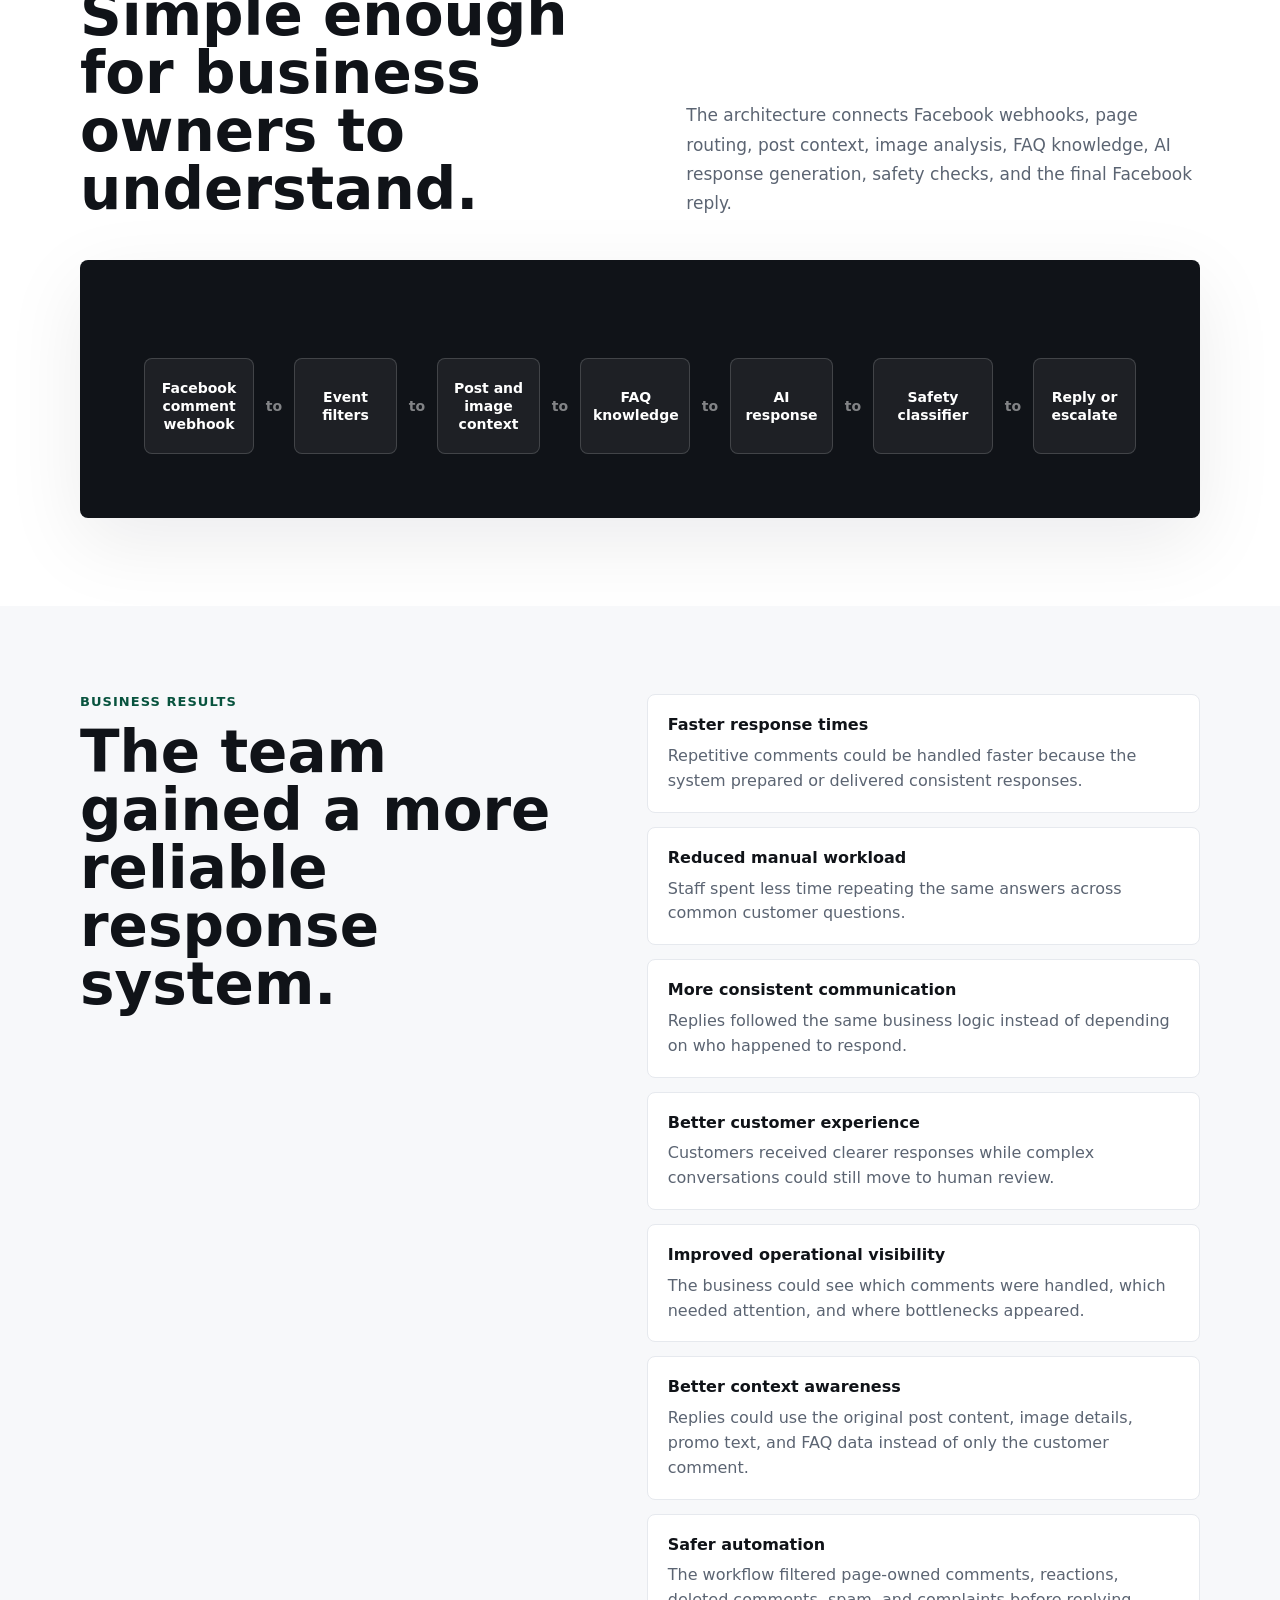
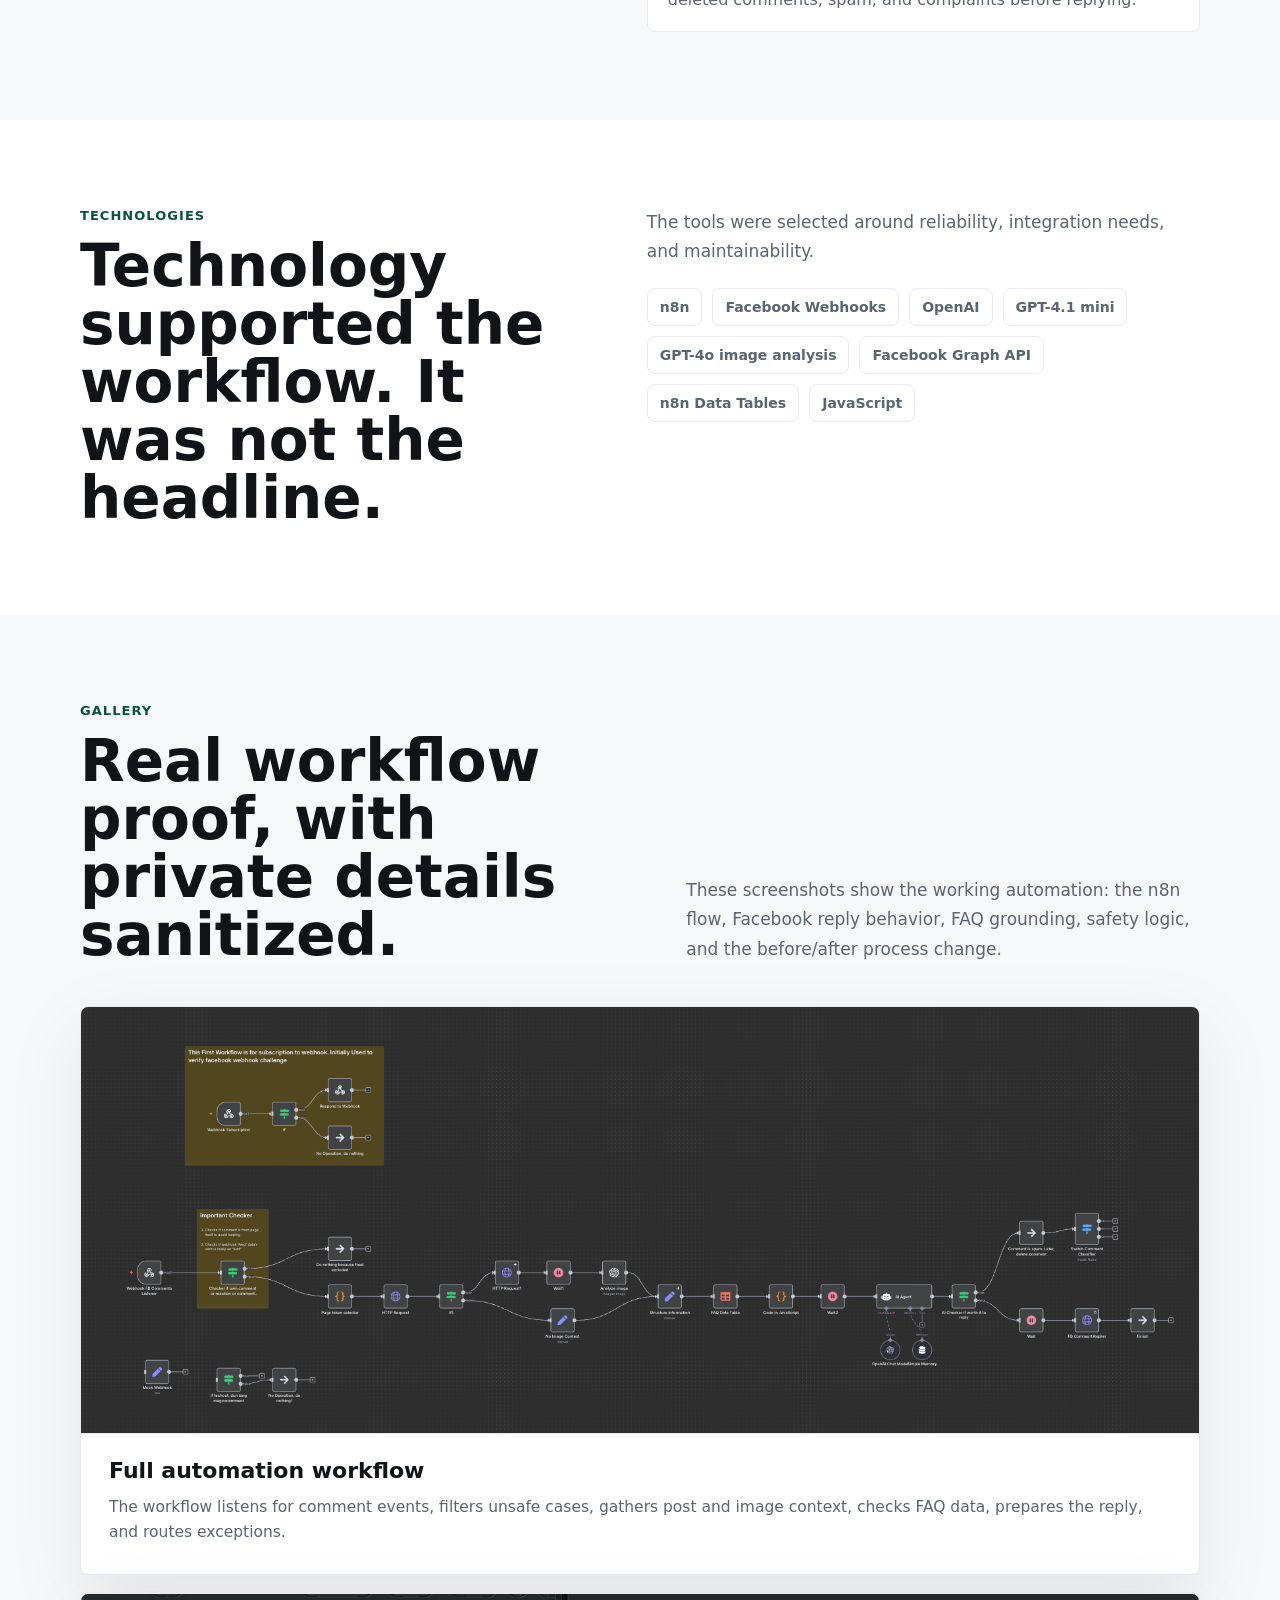
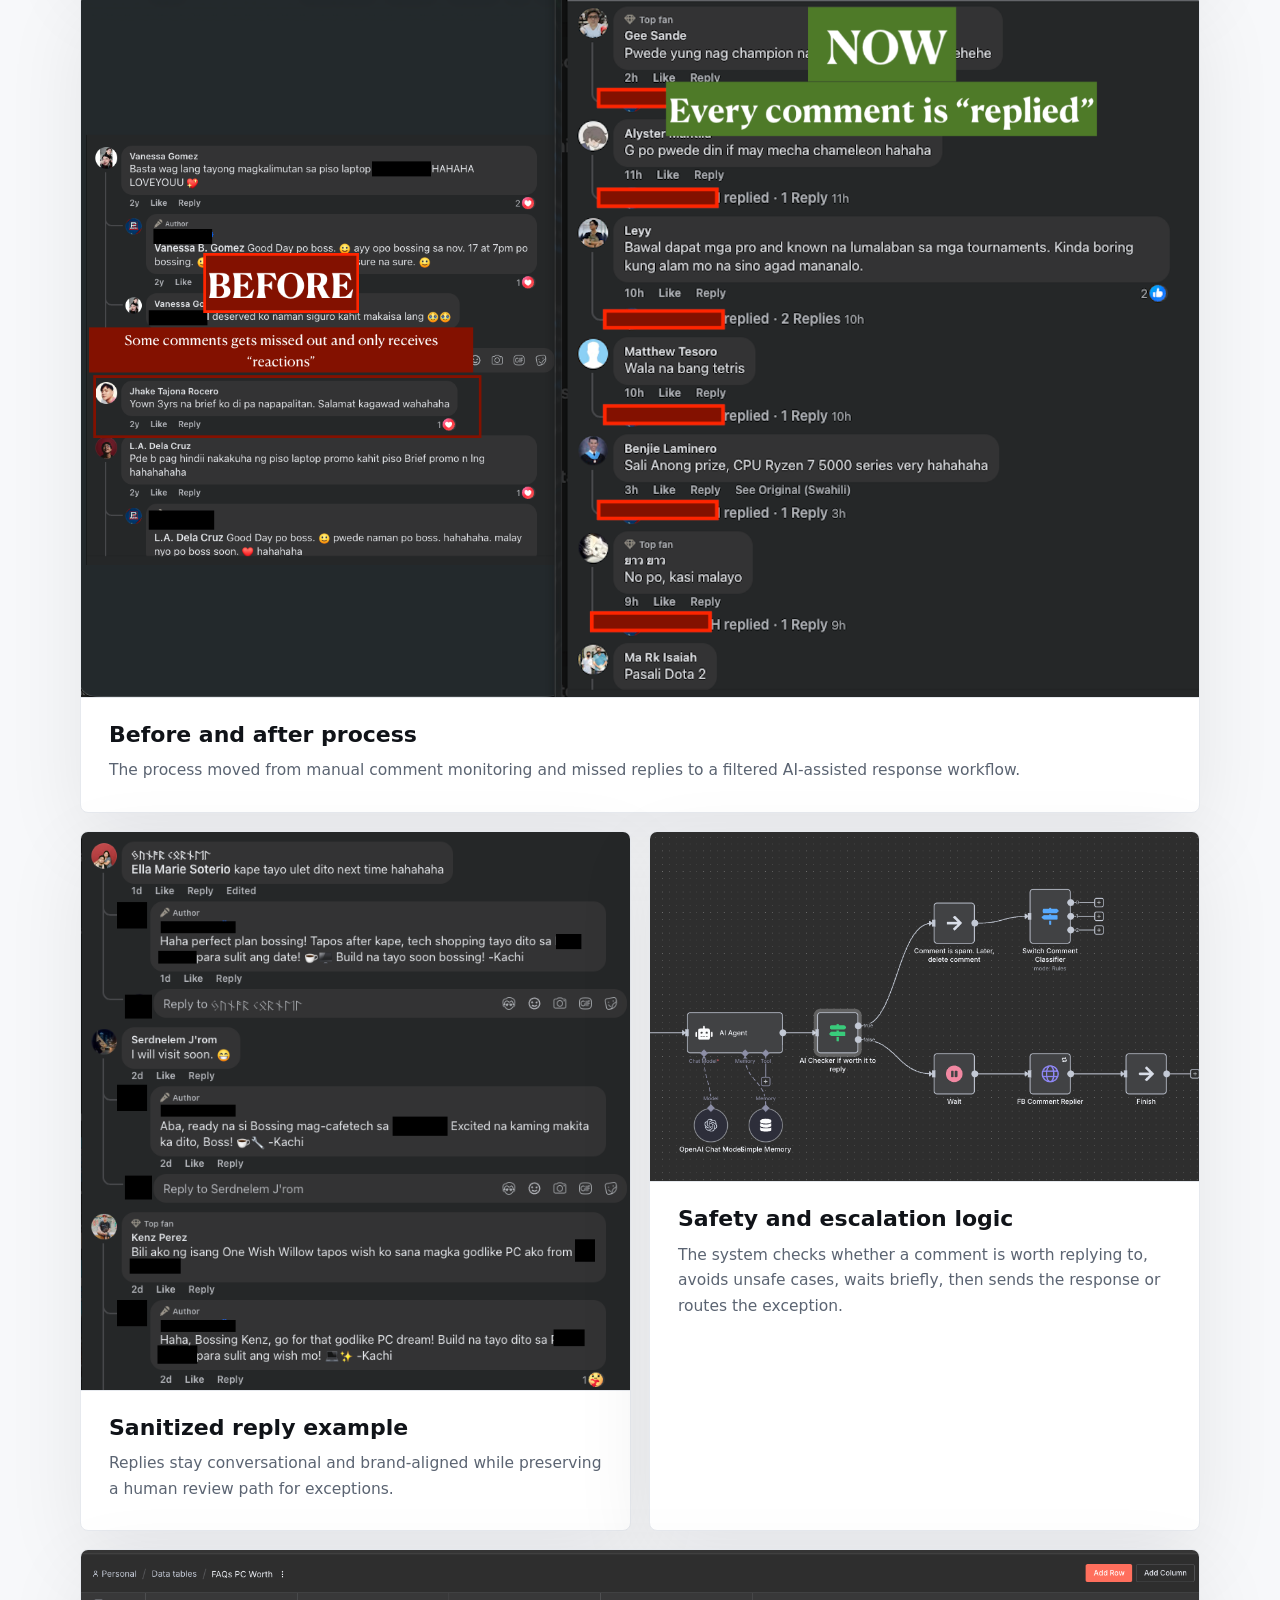
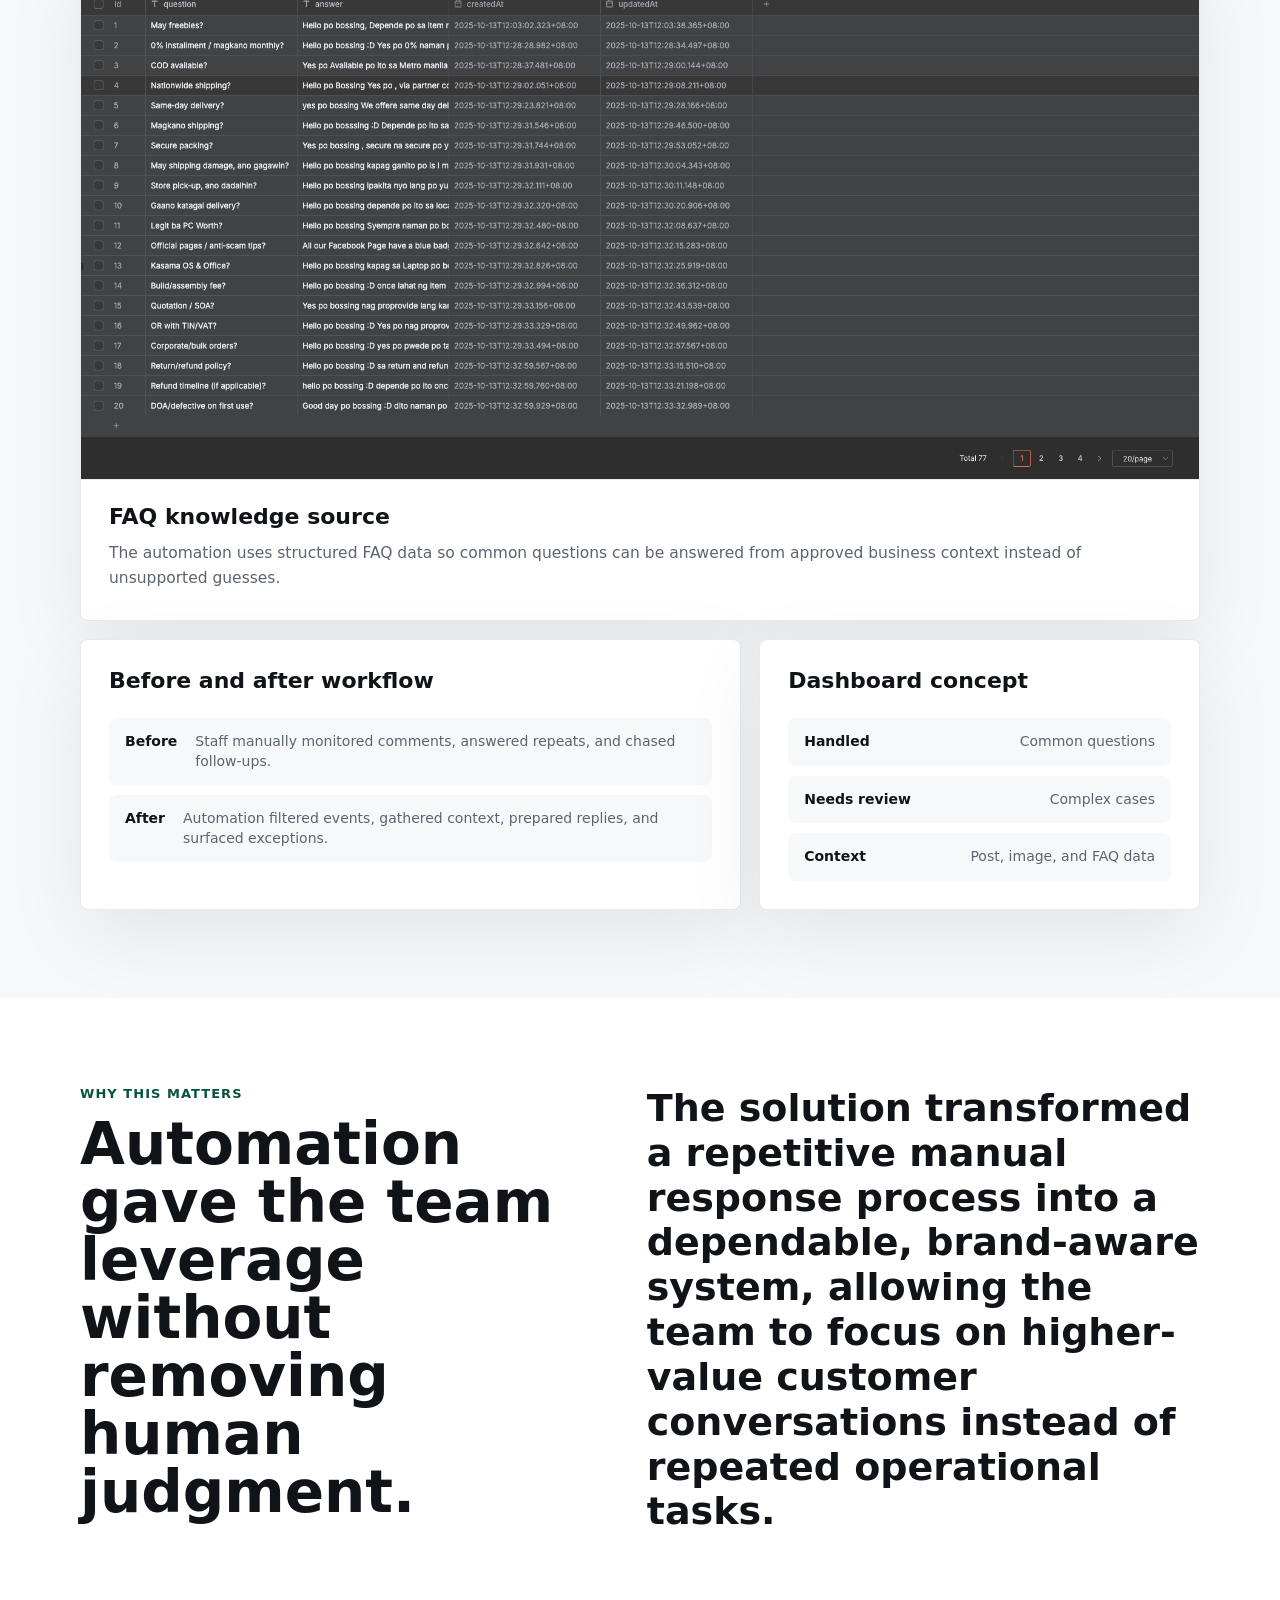
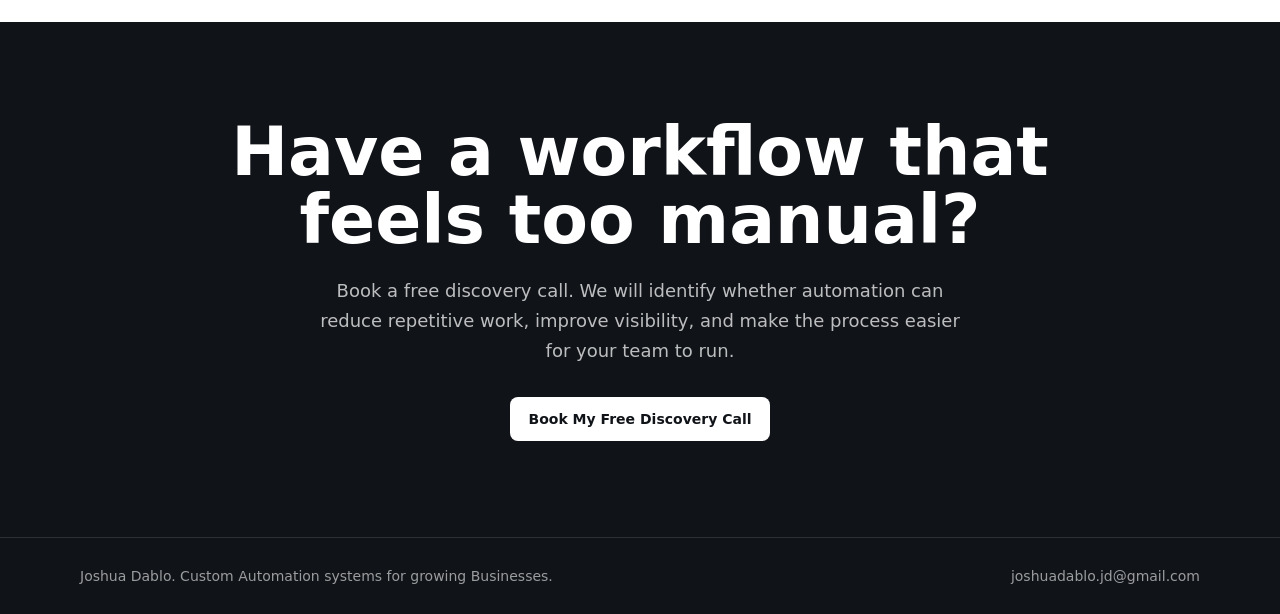
==== commit 31e1c5bd: "feat: added screenshots on use case fb comment replier" ====
--- a/case-study-ai-facebook-comment-automation.html
+++ b/case-study-ai-facebook-comment-automation.html
@@ -13,7 +13,8 @@
     content="How a repetitive manual customer response process was turned into a dependable AI-assisted workflow.">
   <meta property="og:url" content="https://johnjoshuadablo.github.io/case-study-ai-facebook-comment-automation.html">
   <meta property="og:site_name" content="Joshua Dablo">
-  <meta property="og:image" content="https://johnjoshuadablo.github.io/images/professional.jpeg">
+  <meta property="og:image"
+    content="https://johnjoshuadablo.github.io/images/case-studies/ai-facebook-comment-automation/before-after-process-diagram.png">
   <title>AI Facebook Comment Automation | Joshua Dablo Case Study</title>
   <link rel="shortcut icon" href="favicon.ico">
   <style>
@@ -53,6 +54,11 @@
       text-decoration: none;
     }
 
+    img {
+      display: block;
+      max-width: 100%;
+    }
+
     p,
     h1,
     h2,
@@ -421,6 +427,12 @@
       gap: 18px;
     }
 
+    .screenshot-grid {
+      display: grid;
+      grid-template-columns: repeat(2, minmax(0, 1fr));
+      gap: 18px;
+    }
+
     .gallery-card {
       min-height: 260px;
       padding: 28px;
@@ -433,6 +445,36 @@
     .gallery-card h3 {
       font-size: 22px;
       line-height: 1.2;
+    }
+
+    .screenshot-card {
+      overflow: hidden;
+      padding: 0;
+    }
+
+    .screenshot-card-wide {
+      grid-column: 1 / -1;
+    }
+
+    .screenshot-frame {
+      border-bottom: 1px solid var(--line);
+      background: #20242a;
+    }
+
+    .screenshot-frame img {
+      width: 100%;
+      height: auto;
+    }
+
+    .screenshot-copy {
+      padding: 24px 28px 28px;
+    }
+
+    .screenshot-copy p {
+      margin-top: 10px;
+      color: var(--muted);
+      font-size: 15.5px;
+      line-height: 1.65;
     }
 
     .workflow-preview {
@@ -528,7 +570,8 @@
       .section-heading,
       .two-column,
       .card-grid,
-      .gallery-grid {
+      .gallery-grid,
+      .screenshot-grid {
         grid-template-columns: 1fr;
       }
 
@@ -859,14 +902,66 @@
         <div class="section-heading">
           <div>
             <p class="section-kicker">Gallery</p>
-            <h2 id="gallery-title">The useful visuals are workflow visuals.</h2>
+            <h2 id="gallery-title">Real workflow proof, with private details sanitized.</h2>
           </div>
           <p class="section-lede">
-            For business stakeholders, the most valuable screenshots are not code screenshots. They are before and after
-            workflow views, dashboards, and simple architecture diagrams.
+            These screenshots show the working automation: the n8n flow, Facebook reply behavior, FAQ grounding,
+            safety logic, and the before/after process change.
           </p>
         </div>
-        <div class="gallery-grid">
+        <div class="screenshot-grid">
+          <article class="gallery-card screenshot-card screenshot-card-wide">
+            <div class="screenshot-frame">
+              <img src="images/case-studies/ai-facebook-comment-automation/n8n-workflow-overview.png"
+                alt="n8n workflow overview for AI Facebook comment automation" loading="lazy">
+            </div>
+            <div class="screenshot-copy">
+              <h3>Full automation workflow</h3>
+              <p>The workflow listens for comment events, filters unsafe cases, gathers post and image context, checks FAQ data, prepares the reply, and routes exceptions.</p>
+            </div>
+          </article>
+          <article class="gallery-card screenshot-card screenshot-card-wide">
+            <div class="screenshot-frame">
+              <img src="images/case-studies/ai-facebook-comment-automation/before-after-process-diagram.png"
+                alt="Before and after process diagram for Facebook comment automation" loading="lazy">
+            </div>
+            <div class="screenshot-copy">
+              <h3>Before and after process</h3>
+              <p>The process moved from manual comment monitoring and missed replies to a filtered AI-assisted response workflow.</p>
+            </div>
+          </article>
+          <article class="gallery-card screenshot-card">
+            <div class="screenshot-frame">
+              <img src="images/case-studies/ai-facebook-comment-automation/facebook-comment-reply-example.png"
+                alt="Sanitized Facebook comment and automated reply example" loading="lazy">
+            </div>
+            <div class="screenshot-copy">
+              <h3>Sanitized reply example</h3>
+              <p>Replies stay conversational and brand-aligned while preserving a human review path for exceptions.</p>
+            </div>
+          </article>
+          <article class="gallery-card screenshot-card">
+            <div class="screenshot-frame">
+              <img src="images/case-studies/ai-facebook-comment-automation/safety-escalation-logic.png"
+                alt="n8n safety and escalation branch for AI Facebook comment automation" loading="lazy">
+            </div>
+            <div class="screenshot-copy">
+              <h3>Safety and escalation logic</h3>
+              <p>The system checks whether a comment is worth replying to, avoids unsafe cases, waits briefly, then sends the response or routes the exception.</p>
+            </div>
+          </article>
+          <article class="gallery-card screenshot-card screenshot-card-wide">
+            <div class="screenshot-frame">
+              <img src="images/case-studies/ai-facebook-comment-automation/faq-data-source.png"
+                alt="FAQ data source used to ground AI Facebook comment replies" loading="lazy">
+            </div>
+            <div class="screenshot-copy">
+              <h3>FAQ knowledge source</h3>
+              <p>The automation uses structured FAQ data so common questions can be answered from approved business context instead of unsupported guesses.</p>
+            </div>
+          </article>
+        </div>
+        <div class="gallery-grid" style="margin-top: 18px;">
           <article class="gallery-card">
             <h3>Before and after workflow</h3>
             <div class="workflow-preview">
